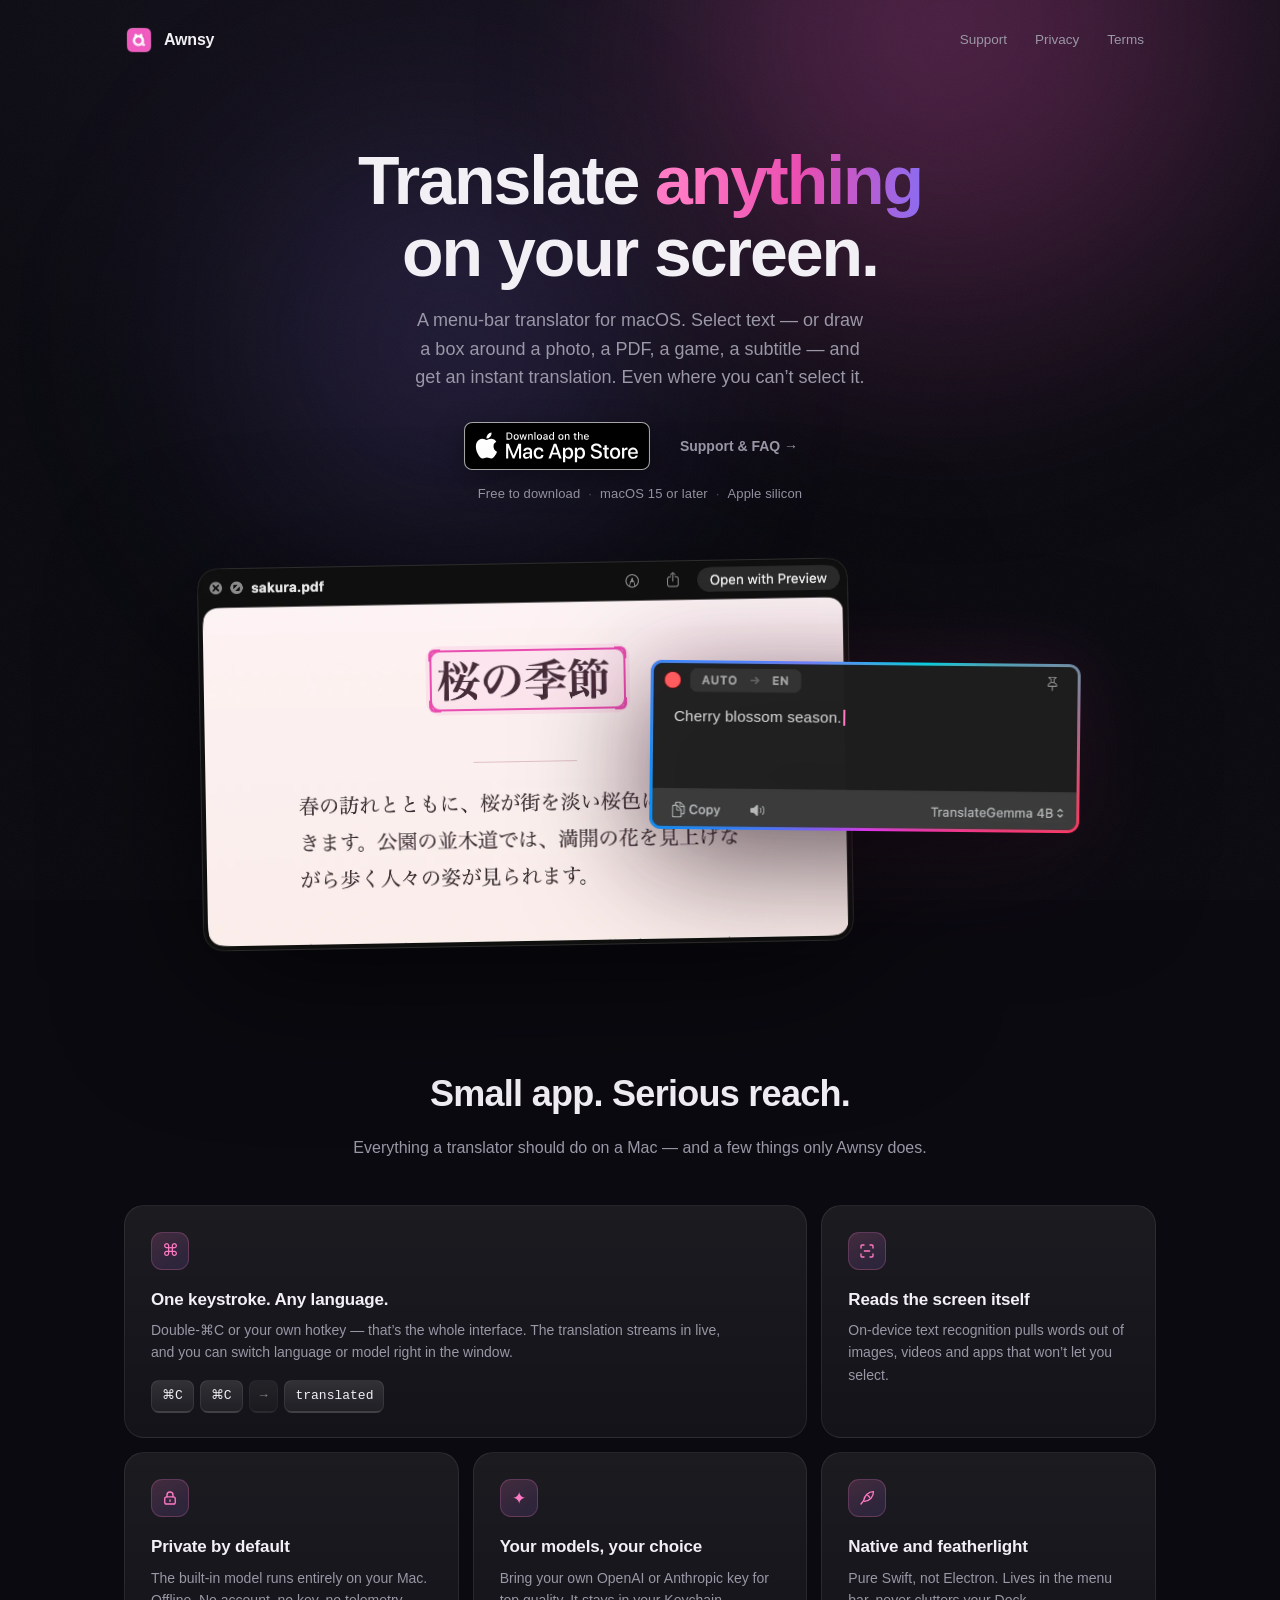
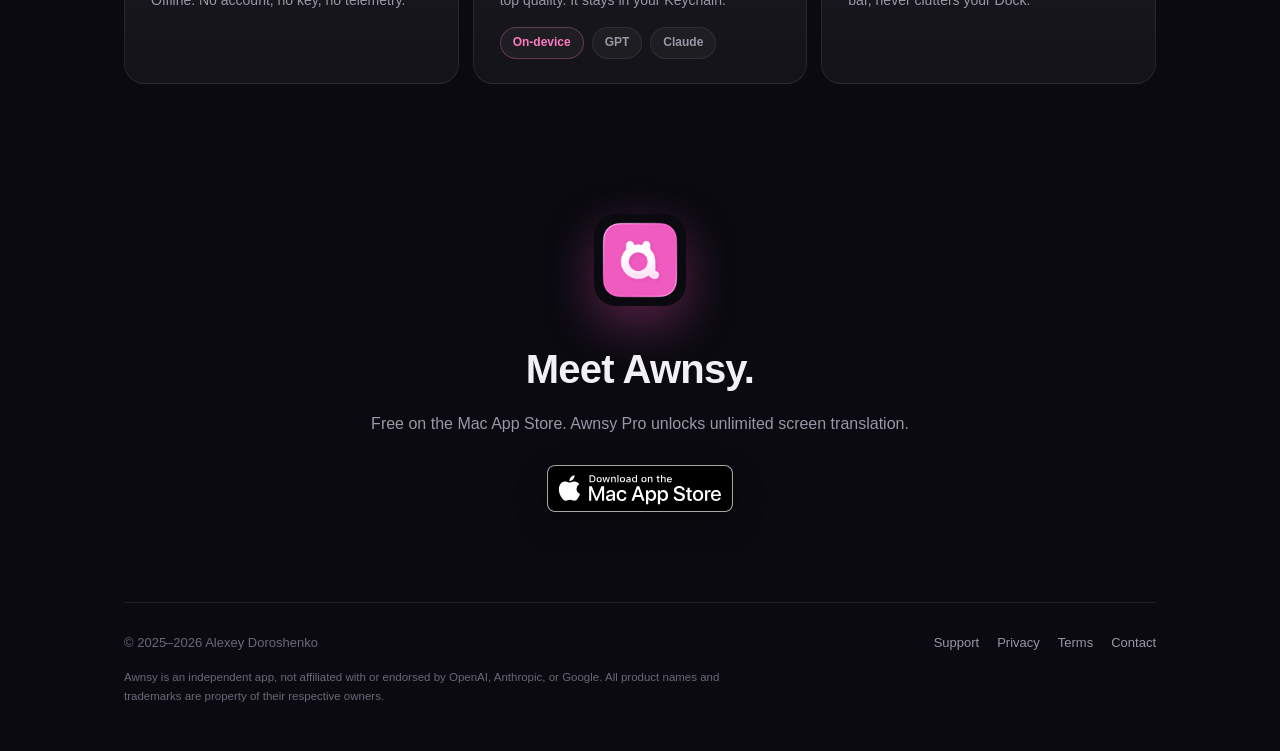
==== index.html @ f9d499ff "feat: launch-ready site — App Store badge, Pro and requirements FAQ" ====
<!doctype html>
<html lang="en">
<head>
<meta charset="utf-8">
<meta name="viewport" content="width=device-width, initial-scale=1">
<title>Awnsy — Translate anything on your Mac</title>
<meta name="description" content="A menu-bar translator for macOS. Select text or draw a box around anything on your screen and get an instant translation. Private on-device model, or bring your own key.">
<link rel="canonical" href="https://awnsy.com/">
<meta property="og:type" content="website">
<meta property="og:site_name" content="Awnsy">
<meta property="og:title" content="Awnsy — Translate anything on your Mac">
<meta property="og:description" content="Select text or draw a box around anything on your screen and get an instant translation. Private on-device model, or bring your own key.">
<meta property="og:url" content="https://awnsy.com/">
<meta property="og:image" content="https://awnsy.com/assets/og.jpg">
<meta name="twitter:card" content="summary_large_image">
<script type="application/ld+json">
{
  "@context": "https://schema.org",
  "@type": "SoftwareApplication",
  "name": "Awnsy",
  "operatingSystem": "macOS 15 or later (Apple silicon)",
  "applicationCategory": "UtilitiesApplication",
  "description": "A menu-bar translator for macOS. Select text or draw a box around anything on your screen and get an instant translation. Private on-device model, or bring your own key.",
  "url": "https://awnsy.com/",
  "image": "https://awnsy.com/assets/og.jpg",
  "offers": { "@type": "Offer", "price": "0", "priceCurrency": "USD" },
  "author": { "@type": "Person", "name": "Alexey Doroshenko" }
}
</script>
<link rel="icon" href="icon.png">
<link rel="stylesheet" href="assets/site.css">
<style>
  /* Landing-only presentation: hero, demo scene, bento grid, closing CTA.
     Everything shared (tokens, backdrop, nav, footer, reveal) lives in assets/site.css. */

  /* ---------- hero ---------- */
  .hero { text-align: center; padding: 64px 0 24px; }
  .hero h1 {
    font-size: clamp(38px, 6.4vw, 68px);
    line-height: 1.06; letter-spacing: -0.03em; font-weight: 800;
    text-wrap: balance;
    margin: 0 auto 18px; max-width: 14em;
  }
  .hero h1 .grad {
    background: linear-gradient(92deg, var(--pink) 10%, var(--pink-deep) 55%, var(--violet) 100%);
    -webkit-background-clip: text; background-clip: text; color: transparent;
  }
  .hero .sub {
    color: var(--muted); font-size: clamp(15px, 2vw, 18px);
    max-width: 36em; margin: 0 auto 30px; text-wrap: balance;
  }
  .cta-row { display: flex; gap: 12px; justify-content: center; align-items: center; flex-wrap: wrap; }
  /* Apple's official badge artwork (assets/mas-badge.svg) — per App Store marketing
     guidelines it is used as-is, only sized; the glow is on the wrapper. */
  .mas-badge {
    display: inline-block; line-height: 0; border-radius: 8px;
    box-shadow: 0 10px 30px rgba(0,0,0,.35);
    transition: transform .2s, box-shadow .2s;
  }
  .mas-badge img { width: 186px; height: auto; display: block; }
  .mas-badge:hover { transform: translateY(-1px); box-shadow: 0 14px 36px rgba(233,77,176,.25); }
  .cta-meta {
    color: var(--muted); font-size: 13px; margin: 14px 0 0; letter-spacing: .01em;
  }
  .cta-meta span + span::before { content: "·"; margin: 0 8px; opacity: .5; }
  .ghost {
    color: var(--muted); text-decoration: none; font-size: 14px; font-weight: 600;
    padding: 12px 18px; border-radius: 999px; transition: color .2s;
  }
  .ghost:hover { color: var(--ink); }

  /* ---------- demo scene ---------- */
  .scene {
    position: relative;
    margin: 58px auto 0;
    max-width: 880px;
    min-height: 380px;
  }
  /* source document — a real Quick Look screenshot of sakura.pdf; the selection marquee is
     overlaid on its headline in percent coordinates so it scales with the shot */
  .doc-shot {
    position: relative;
    margin-right: 26%;
    transform: rotate(-1deg);
    filter: drop-shadow(0 30px 70px rgba(0,0,0,.55));
  }
  .doc-shot img { display: block; width: 100%; height: auto; border-radius: 12px; }
  /* selection marquee around the headline */
  .marquee {
    position: absolute; left: 35.5%; top: 22.5%; width: 30%; height: 16%;
    border-radius: 10px;
    border: 2px solid var(--pink-deep);
    background: rgba(233,77,176,.07);
    box-shadow: 0 0 0 4px rgba(233,77,176,.10);
    animation: marquee-glow 3s ease-in-out infinite;
  }
  @keyframes marquee-glow {
    0%,100% { box-shadow: 0 0 0 4px rgba(233,77,176,.10) }
    50% { box-shadow: 0 0 22px 4px rgba(233,77,176,.22) }
  }
  .marquee i {
    position: absolute; width: 12px; height: 12px; border-color: var(--pink-deep); border-style: solid;
  }
  .marquee i:nth-child(1) { left: -3px; top: -3px; border-width: 3px 0 0 3px; border-top-left-radius: 6px; }
  .marquee i:nth-child(2) { right: -3px; top: -3px; border-width: 3px 3px 0 0; border-top-right-radius: 6px; }
  .marquee i:nth-child(3) { left: -3px; bottom: -3px; border-width: 0 0 3px 3px; border-bottom-left-radius: 6px; }
  .marquee i:nth-child(4) { right: -3px; bottom: -3px; border-width: 0 3px 3px 0; border-bottom-right-radius: 6px; }

  /* translation popup — a real screenshot of the app's window (text erased), with the
     translation typed over it. Sized with container units so the overlay scales with the shot. */
  .popup-shot {
    position: absolute; right: 0; top: 26%;
    width: min(58%, 430px);
    container-type: inline-size;
    transform: rotate(.6deg);
    filter: drop-shadow(0 30px 60px rgba(0,0,0,.6)) drop-shadow(0 0 34px rgba(233,77,176,.14));
  }
  .popup-shot img { display: block; width: 100%; height: auto; }
  .typed-overlay {
    position: absolute; left: 5.5%; right: 5.5%; top: 27%;
    color: #ddd; font-size: 3.55cqw; line-height: 1.42; letter-spacing: .01em;
    text-align: left;
  }
  .caret {
    display: inline-block; width: 2px; height: 1.05em; vertical-align: -0.14em;
    background: var(--pink); margin-left: 2px;
    animation: blink 1s steps(1) infinite;
  }
  @keyframes blink { 50% { opacity: 0 } }

  /* ---------- bento ---------- */
  .section { padding: 96px 0 20px; }
  .section h2 {
    font-size: clamp(26px, 3.6vw, 36px); letter-spacing: -0.02em; font-weight: 800;
    text-align: center; margin-bottom: 12px; text-wrap: balance;
  }
  .section .lead { text-align: center; color: var(--muted); max-width: 38em; margin: 0 auto 44px; }
  .bento {
    display: grid; gap: 14px;
    grid-template-columns: repeat(6, 1fr);
  }
  .card {
    grid-column: span 2;
    background: linear-gradient(180deg, var(--glass-strong), var(--glass));
    border: 1px solid var(--line);
    border-radius: var(--radius);
    padding: 26px 26px 24px;
    position: relative; overflow: hidden;
    transition: transform .25s ease, border-color .25s ease;
  }
  .card:hover { transform: translateY(-3px); border-color: rgba(255,122,196,.28); }
  .card.wide { grid-column: span 4; }
  .card h3 { font-size: 17px; font-weight: 700; letter-spacing: -0.01em; margin-bottom: 6px; }
  .card p { color: var(--muted); font-size: 14px; max-width: 42em; }
  .card .glyph {
    display: inline-flex; align-items: center; justify-content: center;
    width: 38px; height: 38px; border-radius: 11px; margin-bottom: 16px;
    background: linear-gradient(150deg, rgba(255,122,196,.18), rgba(139,108,240,.14));
    border: 1px solid rgba(255,122,196,.22);
    font-size: 17px; color: var(--pink);
  }
  .card .glyph svg { width: 18px; height: 18px; stroke: currentColor; fill: none; stroke-width: 1.8; stroke-linecap: round; stroke-linejoin: round; }
  /* keycaps */
  .keys { display: flex; gap: 6px; margin-top: 16px; }
  .key {
    font-family: ui-monospace, "SF Mono", Menlo, monospace;
    font-size: 13px; color: var(--ink);
    background: linear-gradient(180deg, rgba(255,255,255,.12), rgba(255,255,255,.05));
    border: 1px solid var(--line); border-bottom-width: 2px;
    border-radius: 8px; padding: 5px 10px;
  }
  .key.mut { opacity: .5; }
  .models-row { display: flex; gap: 8px; margin-top: 16px; flex-wrap: wrap; }
  .chip {
    font-size: 12px; font-weight: 600; color: var(--muted);
    border: 1px solid var(--line); border-radius: 999px; padding: 5px 12px;
    background: var(--glass);
  }
  .chip.hl { color: var(--pink); border-color: rgba(255,122,196,.3); }

  /* ---------- closing cta ---------- */
  .closing { text-align: center; padding: 110px 0 90px; }
  /* Direct child only — the badge's <img> inside .mas-badge must not inherit the icon styling. */
  .closing > img { width: 92px; height: 92px; border-radius: 22px; margin-bottom: 24px;
    box-shadow: 0 18px 50px rgba(233,77,176,.35); }
  .closing h2 { font-size: clamp(26px, 4vw, 40px); letter-spacing: -0.02em; font-weight: 800; margin-bottom: 10px; }
  .closing p { color: var(--muted); margin-bottom: 28px; }

  @media (prefers-reduced-motion: reduce) {
    .marquee, .caret { animation: none !important; }
    .card:hover, .mas-badge:hover { transform: none; }
  }

  @media (max-width: 720px) {
    .scene { min-height: 0; }
    .doc-shot { margin-right: 0; transform: none; }
    .popup-shot { position: relative; width: 100%; right: auto; top: auto; margin-top: -30px; transform: none; }
    .card, .card.wide { grid-column: span 6; }
  }
</style>
</head>
<body>
  <div class="aurora"></div>
  <div class="noise"></div>

  <div class="wrap">
    <nav aria-label="Main">
      <a class="brand" href="index.html"><img src="icon.png" alt="" width="30" height="30"><span>Awnsy</span></a>
      <div class="nav-links">
        <a href="support/index.html">Support</a>
        <a href="privacy/index.html">Privacy</a>
        <a href="terms/index.html">Terms</a>
      </div>
    </nav>

    <main>
    <header class="hero">
      <h1 class="up d1">Translate <span class="grad">anything</span> on&nbsp;your&nbsp;screen.</h1>
      <p class="sub up d2">A menu-bar translator for macOS. Select text — or draw a box around a photo, a PDF, a game, a subtitle — and get an instant translation. Even where you can’t select it.</p>
      <div class="cta-row up d3">
        <!-- APP_STORE_URL: replace the id below with the app's Apple ID
             (App Store Connect → App Information → Apple ID). Same link in the closing section. -->
        <a class="mas-badge" href="https://apps.apple.com/app/id0000000000"><img src="assets/mas-badge.svg" alt="Download on the Mac App Store" width="156" height="40"></a>
        <a class="ghost" href="support/index.html">Support &amp; FAQ →</a>
      </div>
      <p class="cta-meta up d3"><span>Free to download</span><span>macOS 15 or later</span><span>Apple silicon</span></p>

      <div class="scene up d4" aria-hidden="true">
        <div class="doc-shot">
          <img src="assets/source.webp" alt="" width="1252" height="736" decoding="async">
          <span class="marquee"><i></i><i></i><i></i><i></i></span>
        </div>
        <div class="popup-shot">
          <img src="assets/popup.webp" alt="" width="740" height="290" decoding="async">
          <div class="typed-overlay"><span id="typed"></span><span class="caret" id="caret"></span></div>
        </div>
      </div>
    </header>

    <section class="section">
      <h2>Small app. Serious reach.</h2>
      <p class="lead">Everything a translator should do on a Mac — and a few things only Awnsy does.</p>
      <div class="bento">
        <div class="card wide">
          <div class="glyph">⌘</div>
          <h3>One keystroke. Any language.</h3>
          <p>Double-⌘C or your own hotkey — that’s the whole interface. The translation streams in live, and you can switch language or model right in the window.</p>
          <div class="keys"><span class="key">⌘C</span><span class="key">⌘C</span><span class="key mut">→</span><span class="key">translated</span></div>
        </div>
        <div class="card">
          <div class="glyph"><svg viewBox="0 0 24 24" aria-hidden="true"><path d="M4 8V5.5A1.5 1.5 0 0 1 5.5 4H8M16 4h2.5A1.5 1.5 0 0 1 20 5.5V8M20 16v2.5a1.5 1.5 0 0 1-1.5 1.5H16M8 20H5.5A1.5 1.5 0 0 1 4 18.5V16M8.5 12h7"/></svg></div>
          <h3>Reads the screen itself</h3>
          <p>On-device text recognition pulls words out of images, videos and apps that won’t let you select.</p>
        </div>
        <div class="card">
          <div class="glyph"><svg viewBox="0 0 24 24" aria-hidden="true"><rect x="5" y="10.5" width="14" height="9.5" rx="2.5"/><path d="M8 10.5V8a4 4 0 0 1 8 0v2.5M12 14.5v1.8"/></svg></div>
          <h3>Private by default</h3>
          <p>The built-in model runs entirely on your Mac. Offline. No account, no key, no telemetry.</p>
        </div>
        <div class="card">
          <div class="glyph">✦</div>
          <h3>Your models, your choice</h3>
          <p>Bring your own OpenAI or Anthropic key for top quality. It stays in your Keychain.</p>
          <div class="models-row"><span class="chip hl">On-device</span><span class="chip">GPT</span><span class="chip">Claude</span></div>
        </div>
        <div class="card">
          <div class="glyph"><svg viewBox="0 0 24 24" aria-hidden="true"><path d="M20.5 3.5c-6.5 0-12 5.5-13 12L4 20"/><path d="M20.5 3.5c.5 6.5-5 12.5-12 12.9M13 8.5l2.5 2.5"/></svg></div>
          <h3>Native and featherlight</h3>
          <p>Pure Swift, not Electron. Lives in the menu bar, never clutters your Dock.</p>
        </div>
      </div>
    </section>

    <section class="closing">
      <img src="icon.png" alt="Awnsy app icon" width="92" height="92">
      <h2>Meet Awnsy.</h2>
      <p>Free on the Mac App Store. Awnsy Pro unlocks unlimited screen translation.</p>
      <div class="cta-row">
        <a class="mas-badge" href="https://apps.apple.com/app/id0000000000"><img src="assets/mas-badge.svg" alt="Download on the Mac App Store" width="156" height="40"></a>
      </div>
    </section>
    </main>

    <footer>
      <div class="foot-row">
        <span>© 2025–2026 Alexey Doroshenko</span>
        <span class="spacer"></span>
        <a href="support/index.html">Support</a>
        <a href="privacy/index.html">Privacy</a>
        <a href="terms/index.html">Terms</a>
        <a href="mailto:aidsoid+awnsy@gmail.com">Contact</a>
      </div>
      <p class="disclaimer">Awnsy is an independent app, not affiliated with or endorsed by OpenAI, Anthropic, or Google. All product names and trademarks are property of their respective owners.</p>
    </footer>
  </div>

  <script>
    // Types the demo translation into the popup once on load. Skipped (text shown
    // immediately) when the visitor prefers reduced motion.
    (function () {
      var text = "Cherry blossom season.";
      var el = document.getElementById("typed");
      var caret = document.getElementById("caret");
      if (matchMedia("(prefers-reduced-motion: reduce)").matches) {
        el.textContent = text; caret.remove(); return;
      }
      var i = 0;
      setTimeout(function tick() {
        el.textContent = text.slice(0, ++i);
        if (i < text.length) setTimeout(tick, 34 + Math.random() * 46);
        else setTimeout(function () { caret.style.display = "none"; }, 1800);
      }, 900);
    })();
  </script>
</body>
</html>
---- assets/site.css ----
/* Awnsy site — the one home for the shared design system.
   Tokens, backdrop (aurora + noise), chrome (nav, footer), reveal animation,
   and the prose styles used by the text pages. Page-specific presentation
   (the landing's hero, demo scene and bento grid) lives in that page alone. */

:root {
  --bg: #0a0a10;
  --bg-soft: #101018;
  --ink: #f2f0f5;
  --muted: #9a97a6;
  --faint: #6b6878;
  --line: rgba(255,255,255,.08);
  --glass: rgba(255,255,255,.04);
  --glass-strong: rgba(255,255,255,.07);
  --pink: #ff7ac4;
  --pink-deep: #e94db0;
  --violet: #8b6cf0;
  --radius: 20px;
}
* { box-sizing: border-box; margin: 0; padding: 0; }
html { scroll-behavior: smooth; }
body {
  background: var(--bg);
  color: var(--ink);
  font-family: -apple-system, BlinkMacSystemFont, "SF Pro Display", "SF Pro Text", "Helvetica Neue", "Segoe UI", Arial, sans-serif;
  line-height: 1.6;
  -webkit-font-smoothing: antialiased;
  overflow-x: hidden;
}
::selection { background: rgba(233,77,176,.35); }
:focus-visible { outline: 2px solid var(--pink); outline-offset: 3px; border-radius: 6px; }

/* ---------- aurora backdrop ---------- */
.aurora {
  position: fixed; inset: 0; z-index: -2; overflow: hidden;
  background: radial-gradient(120% 90% at 50% 0%, #16121f 0%, var(--bg) 60%);
}
.aurora::before, .aurora::after {
  content: ""; position: absolute; border-radius: 50%; filter: blur(90px);
  will-change: transform;
}
.aurora::before {
  width: 60vw; height: 60vw; max-width: 820px; max-height: 820px;
  left: 50%; top: -22vw;
  background: radial-gradient(circle at 40% 40%, rgba(233,77,176,.34), rgba(233,77,176,0) 65%);
  animation: drift1 26s ease-in-out infinite alternate;
}
.aurora::after {
  width: 46vw; height: 46vw; max-width: 640px; max-height: 640px;
  left: 8%; top: 8vw;
  background: radial-gradient(circle at 60% 40%, rgba(139,108,240,.22), rgba(139,108,240,0) 65%);
  animation: drift2 32s ease-in-out infinite alternate;
}
@keyframes drift1 { from { transform: translate(-60%, 0) } to { transform: translate(-40%, 6%) } }
@keyframes drift2 { from { transform: translate(0, 0) } to { transform: translate(14%, -6%) } }

/* fine noise for texture */
.noise {
  position: fixed; inset: 0; z-index: -1; pointer-events: none; opacity: .5;
  background-image: url("data:image/svg+xml,%3Csvg xmlns='http://www.w3.org/2000/svg' width='160' height='160'%3E%3Cfilter id='n'%3E%3CfeTurbulence type='fractalNoise' baseFrequency='0.9' numOctaves='2' stitchTiles='stitch'/%3E%3CfeColorMatrix type='matrix' values='0 0 0 0 1 0 0 0 0 1 0 0 0 0 1 0 0 0 0.05 0'/%3E%3C/filter%3E%3Crect width='100%25' height='100%25' filter='url(%23n)'/%3E%3C/svg%3E");
}

.wrap { max-width: 1080px; margin: 0 auto; padding: 0 24px; }

/* ---------- nav ---------- */
nav {
  display: flex; align-items: center; gap: 10px;
  padding: 22px 0;
}
.brand { display: flex; align-items: center; gap: 10px; text-decoration: none; color: var(--ink); }
.brand img { width: 30px; height: 30px; border-radius: 8px; }
.brand span { font-weight: 700; font-size: 16px; letter-spacing: -0.2px; }
.nav-links { margin-left: auto; display: flex; gap: 4px; }
.nav-links a {
  color: var(--muted); text-decoration: none; font-size: 13.5px; font-weight: 500;
  padding: 7px 12px; border-radius: 9px; transition: color .2s, background .2s;
}
.nav-links a:hover { color: var(--ink); background: var(--glass-strong); }
.nav-links a[aria-current="page"] { color: var(--ink); background: var(--glass); }

/* ---------- footer ---------- */
footer {
  border-top: 1px solid var(--line);
  padding: 30px 0 46px;
  color: var(--faint); font-size: 13px;
}
.foot-row { display: flex; gap: 18px; align-items: center; flex-wrap: wrap; }
.foot-row a { color: var(--muted); text-decoration: none; }
.foot-row a:hover { color: var(--ink); }
.foot-row .spacer { margin-left: auto; }
.disclaimer { margin-top: 14px; font-size: 11.5px; color: var(--faint); max-width: 52em; }

/* ---------- prose (text pages) ---------- */
.prose { max-width: 700px; margin: 0 auto; padding: 42px 0 70px; }
.prose h1 {
  font-size: clamp(30px, 4.4vw, 42px);
  letter-spacing: -0.02em; font-weight: 800; line-height: 1.12;
  margin: 6px 0 8px; text-wrap: balance;
}
.prose .eff { color: var(--faint); font-size: 14px; margin-bottom: 30px; }
.prose .lead { font-size: 16.5px; }
.prose h2 {
  font-size: 18px; font-weight: 700; letter-spacing: -0.01em;
  margin: 36px 0 10px; padding-top: 24px; border-top: 1px solid var(--line);
}
.prose p, .prose li, .prose dd { color: var(--muted); font-size: 15px; }
.prose p { margin: 10px 0; }
.prose strong { color: var(--ink); font-weight: 600; }
.prose em { color: var(--ink); }
.prose a { color: var(--pink); text-decoration: none; border-bottom: 1px solid rgba(255,122,196,.3); transition: border-color .2s; }
.prose a:hover { border-color: var(--pink); }
.prose ul { padding-left: 20px; margin: 10px 0; }
.prose li { margin: 7px 0; }
.prose dt { color: var(--ink); font-weight: 650; margin-top: 18px; }
.prose dd { margin: 4px 0 0; }

/* glass callout, e.g. the support contact card */
.note-card {
  background: linear-gradient(180deg, var(--glass-strong), var(--glass));
  border: 1px solid var(--line);
  border-radius: 16px;
  padding: 18px 22px;
  margin: 20px 0 8px;
}
.note-card a { font-weight: 700; font-size: 17px; border-bottom: none; }
.note-card p { font-size: 13.5px; color: var(--faint); margin: 6px 0 0; }

/* reveal-on-load */
.up { opacity: 0; transform: translateY(14px); animation: rise .7s cubic-bezier(.2,.7,.3,1) forwards; }
.d1 { animation-delay: .05s } .d2 { animation-delay: .15s } .d3 { animation-delay: .25s } .d4 { animation-delay: .4s }
@keyframes rise { to { opacity: 1; transform: none } }

@media (prefers-reduced-motion: reduce) {
  .aurora::before, .aurora::after { animation: none !important; }
  .up { animation: none; opacity: 1; transform: none; }
}
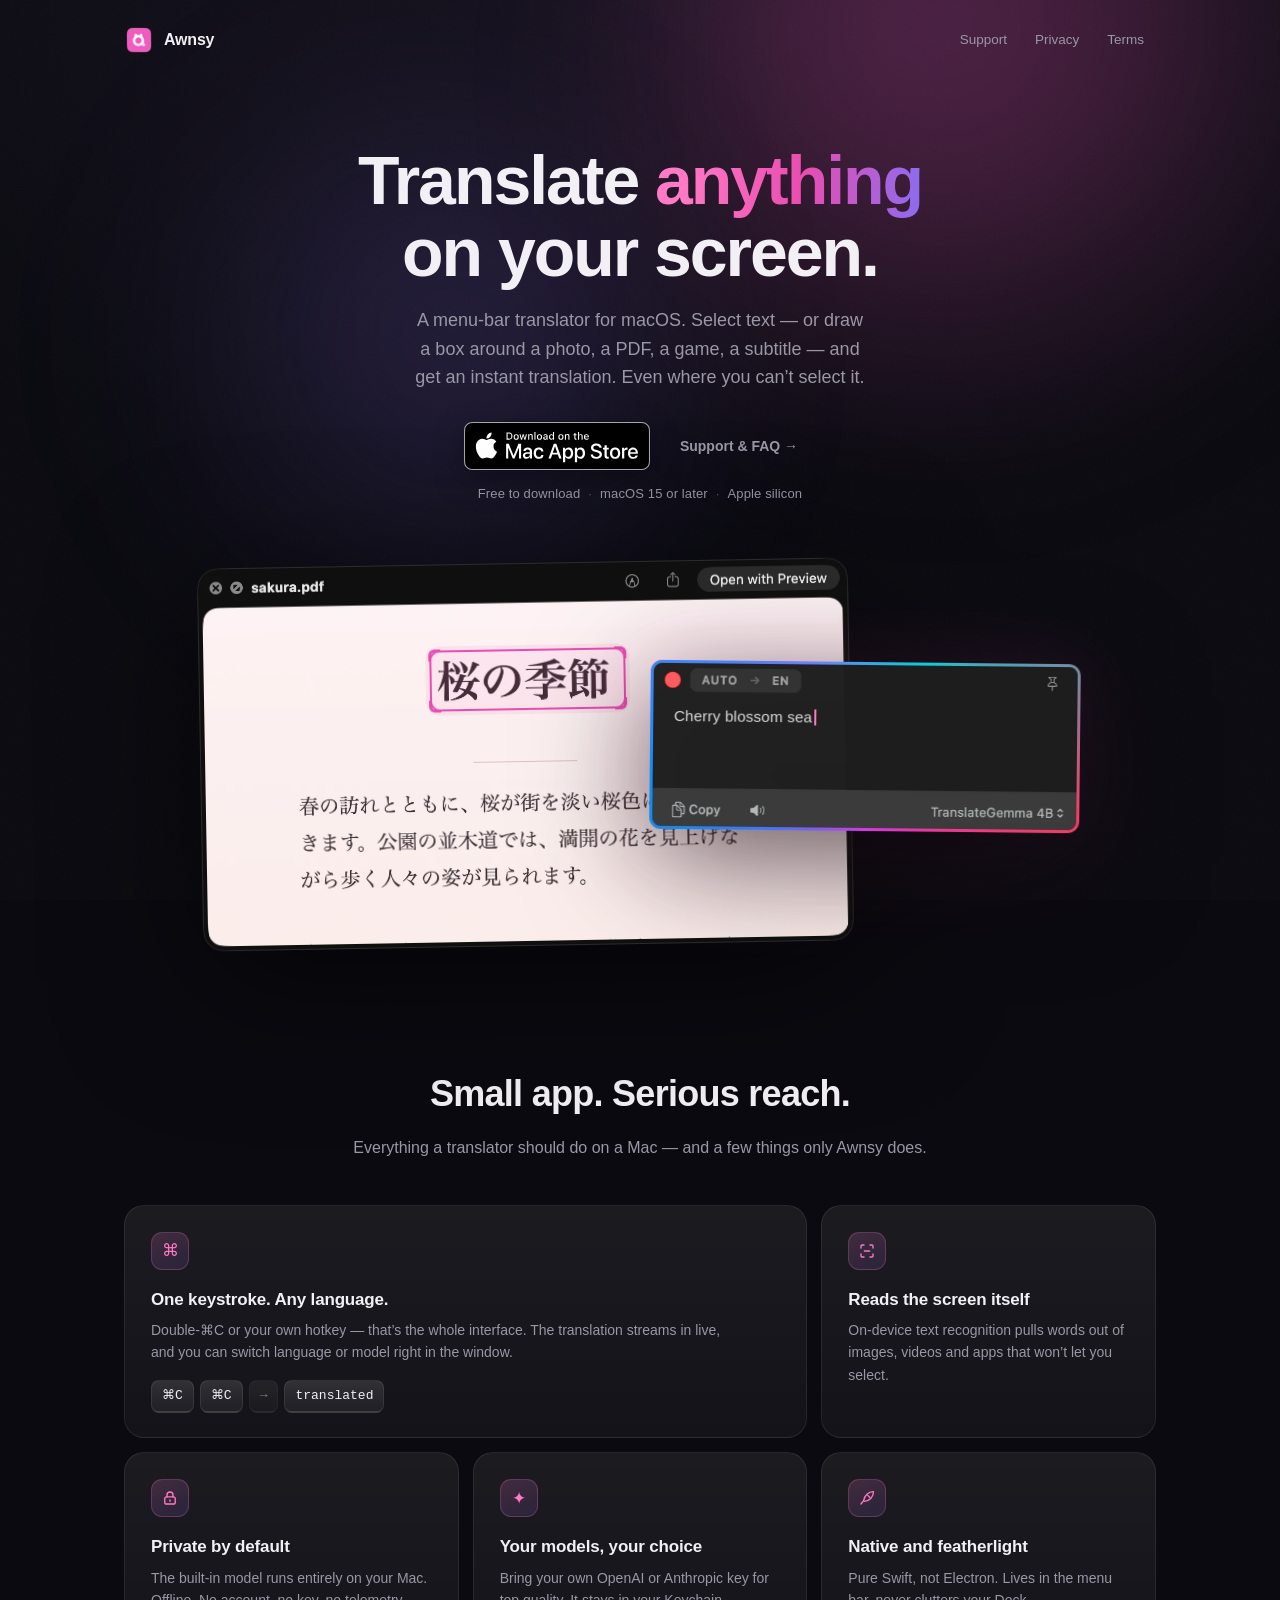
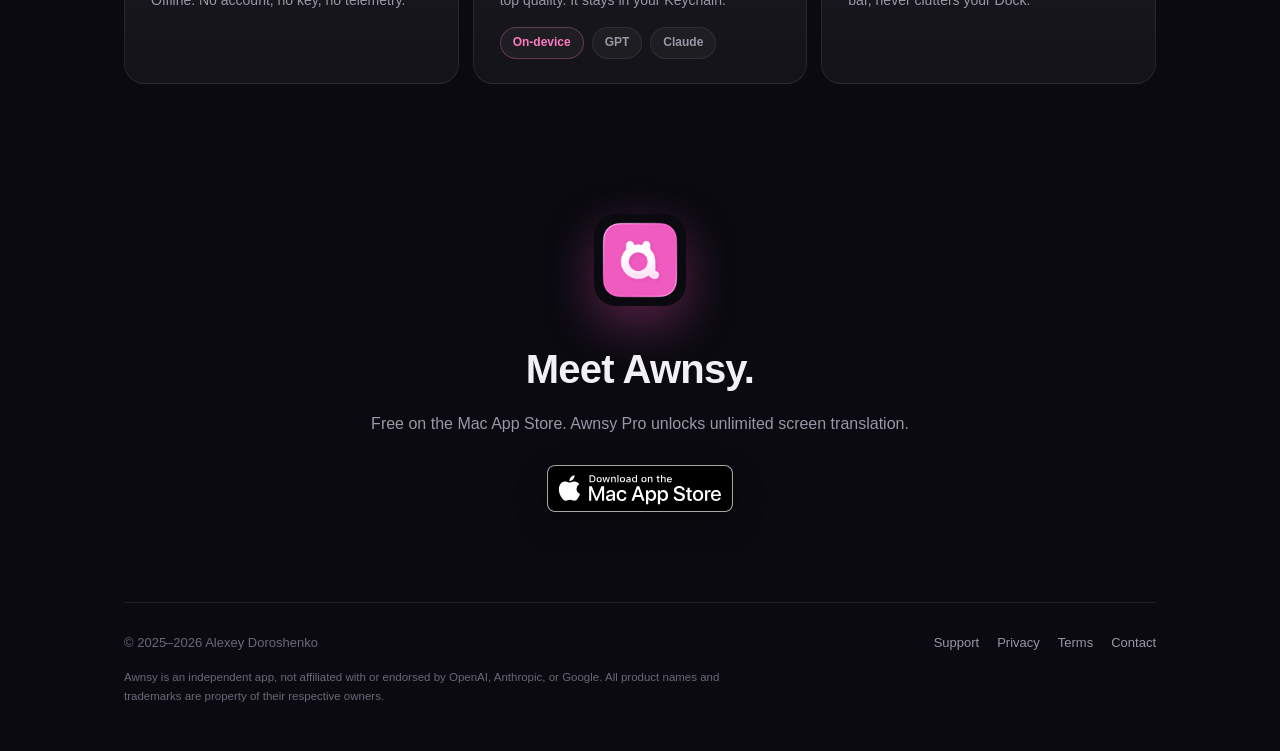
==== commit 5df04bff: "fix: point the App Store links at the real app id The placeholder id0000000000 stood in the badge an" ====
--- a/index.html
+++ b/index.html
@@ -220,7 +220,7 @@
       <div class="cta-row up d3">
         <!-- APP_STORE_URL: replace the id below with the app's Apple ID
              (App Store Connect → App Information → Apple ID). Same link in the closing section. -->
-        <a class="mas-badge" href="https://apps.apple.com/app/id0000000000"><img src="assets/mas-badge.svg" alt="Download on the Mac App Store" width="156" height="40"></a>
+        <a class="mas-badge" href="https://apps.apple.com/app/id6805945103"><img src="assets/mas-badge.svg" alt="Download on the Mac App Store" width="156" height="40"></a>
         <a class="ghost" href="support/index.html">Support &amp; FAQ →</a>
       </div>
       <p class="cta-meta up d3"><span>Free to download</span><span>macOS 15 or later</span><span>Apple silicon</span></p>
@@ -276,7 +276,7 @@
       <h2>Meet Awnsy.</h2>
       <p>Free on the Mac App Store. Awnsy Pro unlocks unlimited screen translation.</p>
       <div class="cta-row">
-        <a class="mas-badge" href="https://apps.apple.com/app/id0000000000"><img src="assets/mas-badge.svg" alt="Download on the Mac App Store" width="156" height="40"></a>
+        <a class="mas-badge" href="https://apps.apple.com/app/id6805945103"><img src="assets/mas-badge.svg" alt="Download on the Mac App Store" width="156" height="40"></a>
       </div>
     </section>
     </main>
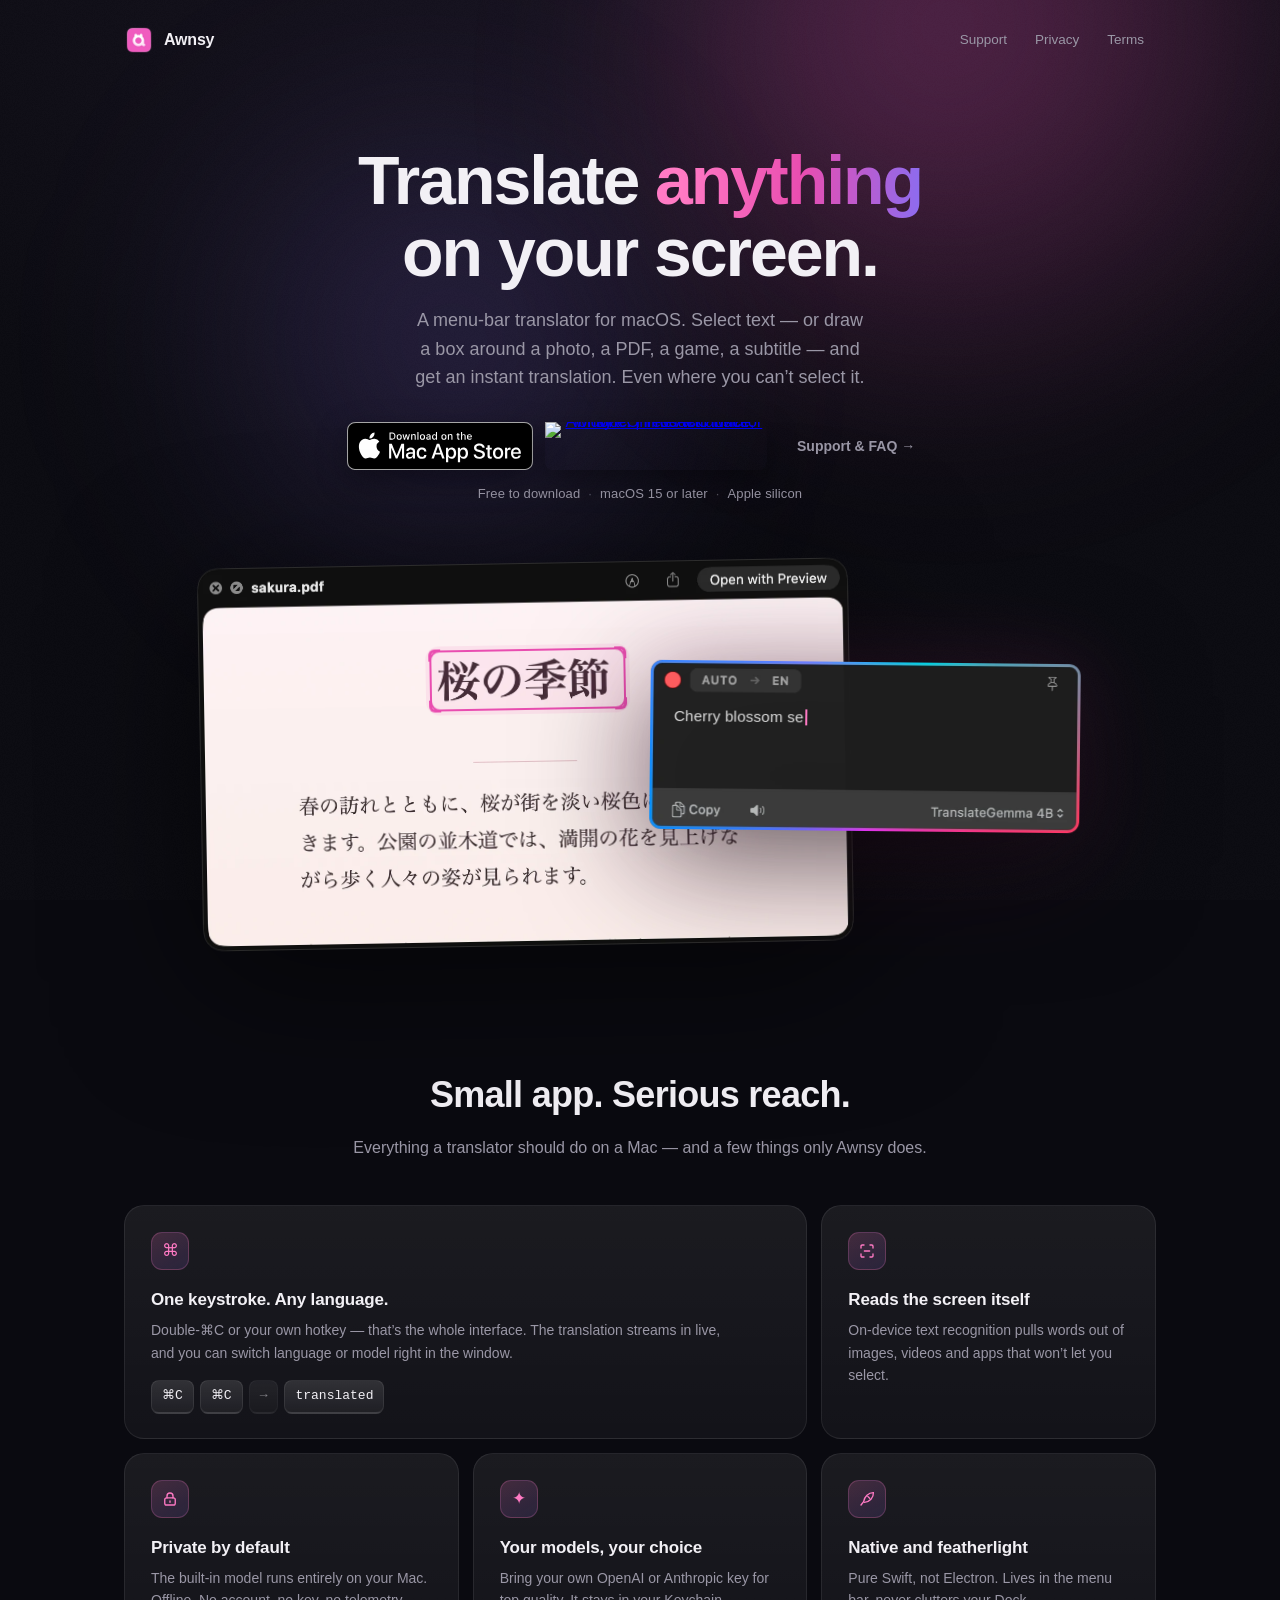
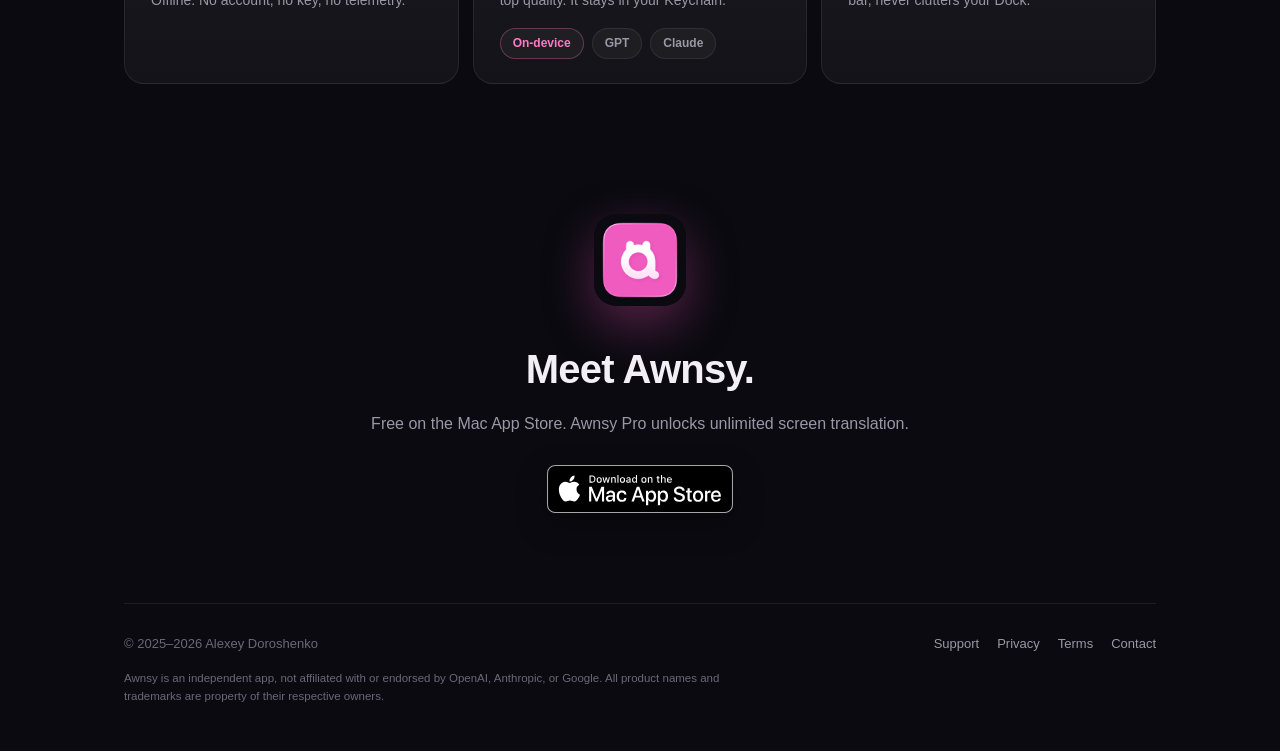
==== commit 7177add3: "feat: add the Product Hunt badge next to the App Store badge Visitors arriving from the launch see i" ====
--- a/index.html
+++ b/index.html
@@ -59,6 +59,15 @@
   }
   .mas-badge img { width: 186px; height: auto; display: block; }
   .mas-badge:hover { transform: translateY(-1px); box-shadow: 0 14px 36px rgba(233,77,176,.25); }
+  /* Product Hunt's own "featured" badge, sized to the App Store badge's height so the two read
+     as one row; same lift on hover. */
+  .ph-badge {
+    display: inline-block; line-height: 0; border-radius: 8px;
+    box-shadow: 0 10px 30px rgba(0,0,0,.35);
+    transition: transform .2s, box-shadow .2s;
+  }
+  .ph-badge img { height: 48px; width: auto; display: block; }
+  .ph-badge:hover { transform: translateY(-1px); box-shadow: 0 14px 36px rgba(233,77,176,.25); }
   .cta-meta {
     color: var(--muted); font-size: 13px; margin: 14px 0 0; letter-spacing: .01em;
   }
@@ -188,7 +197,7 @@
 
   @media (prefers-reduced-motion: reduce) {
     .marquee, .caret { animation: none !important; }
-    .card:hover, .mas-badge:hover { transform: none; }
+    .card:hover, .mas-badge:hover, .ph-badge:hover { transform: none; }
   }
 
   @media (max-width: 720px) {
@@ -221,6 +230,7 @@
         <!-- APP_STORE_URL: replace the id below with the app's Apple ID
              (App Store Connect → App Information → Apple ID). Same link in the closing section. -->
         <a class="mas-badge" href="https://apps.apple.com/app/id6805945103"><img src="assets/mas-badge.svg" alt="Download on the Mac App Store" width="156" height="40"></a>
+        <a class="ph-badge" href="https://www.producthunt.com/products/awnsy?embed=true&amp;utm_source=badge-featured&amp;utm_medium=badge&amp;utm_campaign=badge-awnsy" target="_blank" rel="noopener noreferrer"><img alt="Awnsy - Offline AI translator for Mac. Press ⌘C twice, done. | Product Hunt" width="250" height="54" src="https://api.producthunt.com/widgets/embed-image/v1/featured.svg?post_id=1253967&amp;theme=dark&amp;t=1789891845618"></a>
         <a class="ghost" href="support/index.html">Support &amp; FAQ →</a>
       </div>
       <p class="cta-meta up d3"><span>Free to download</span><span>macOS 15 or later</span><span>Apple silicon</span></p>
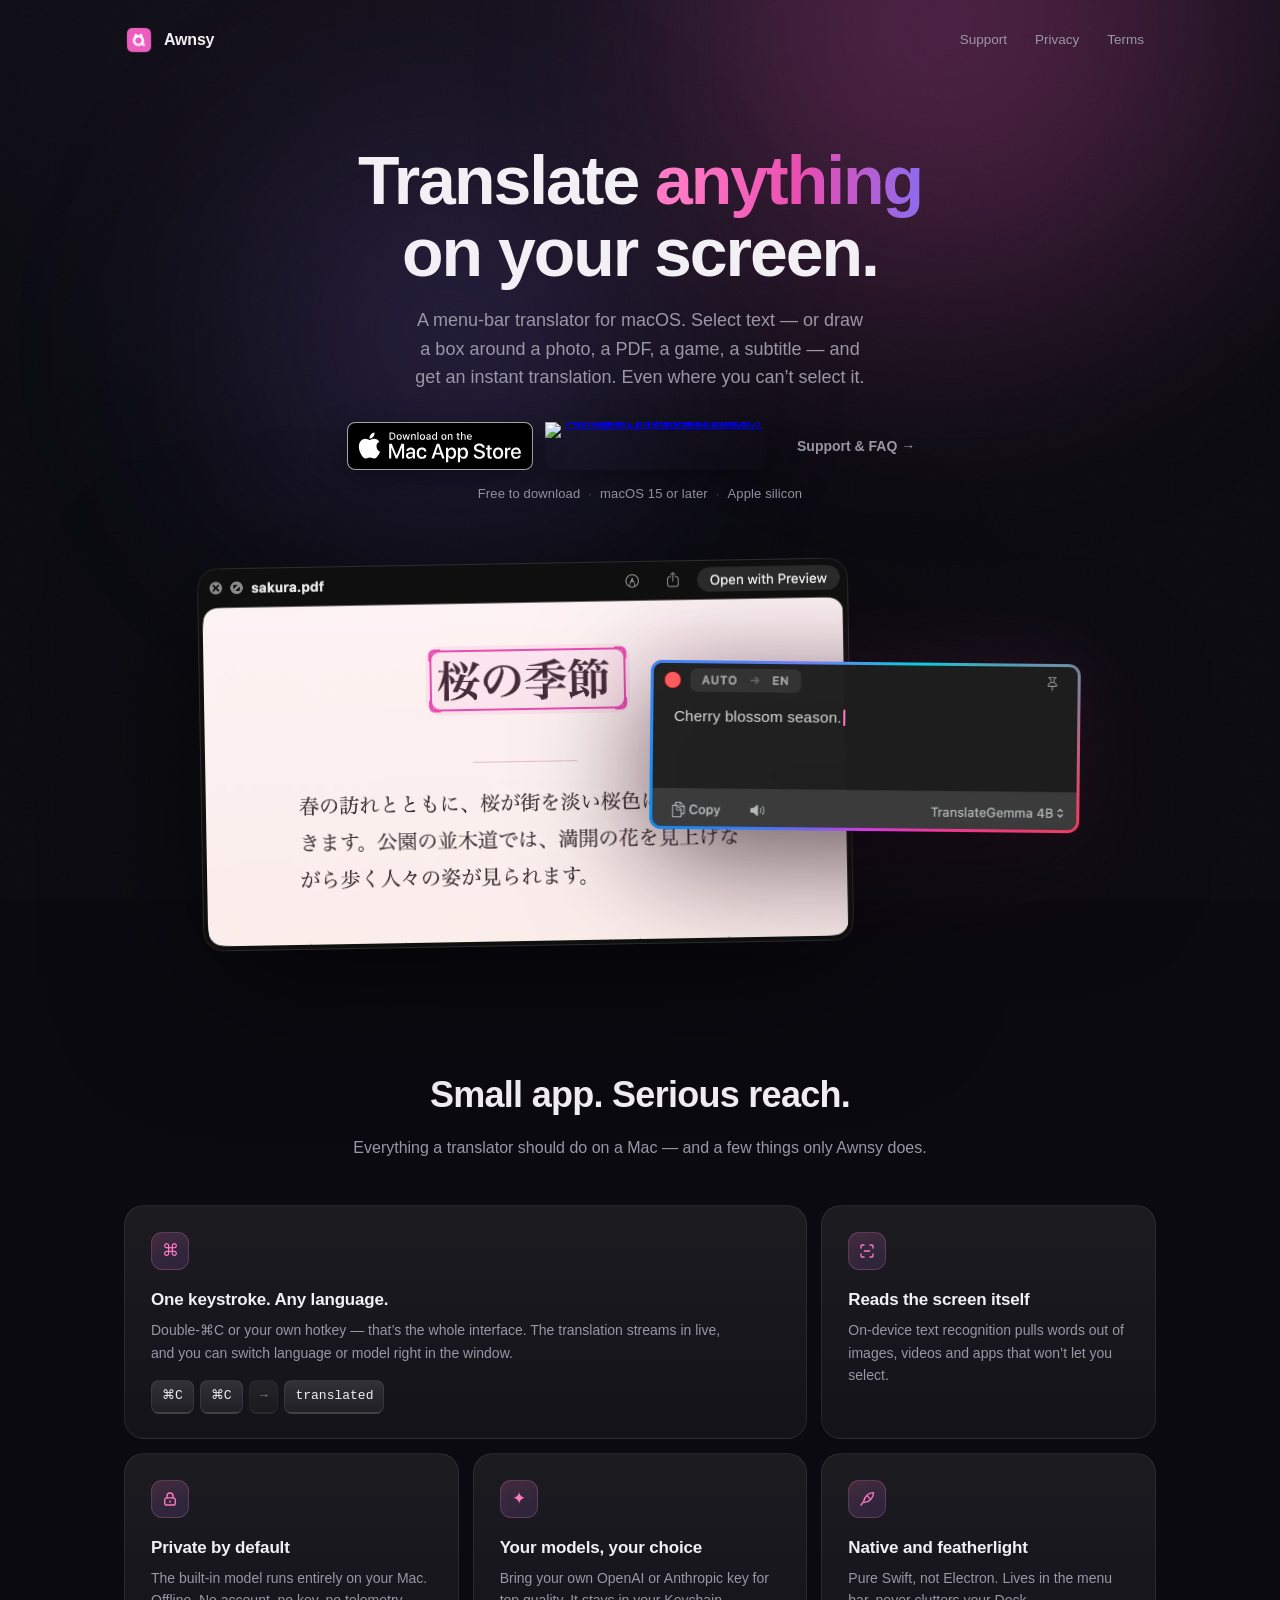
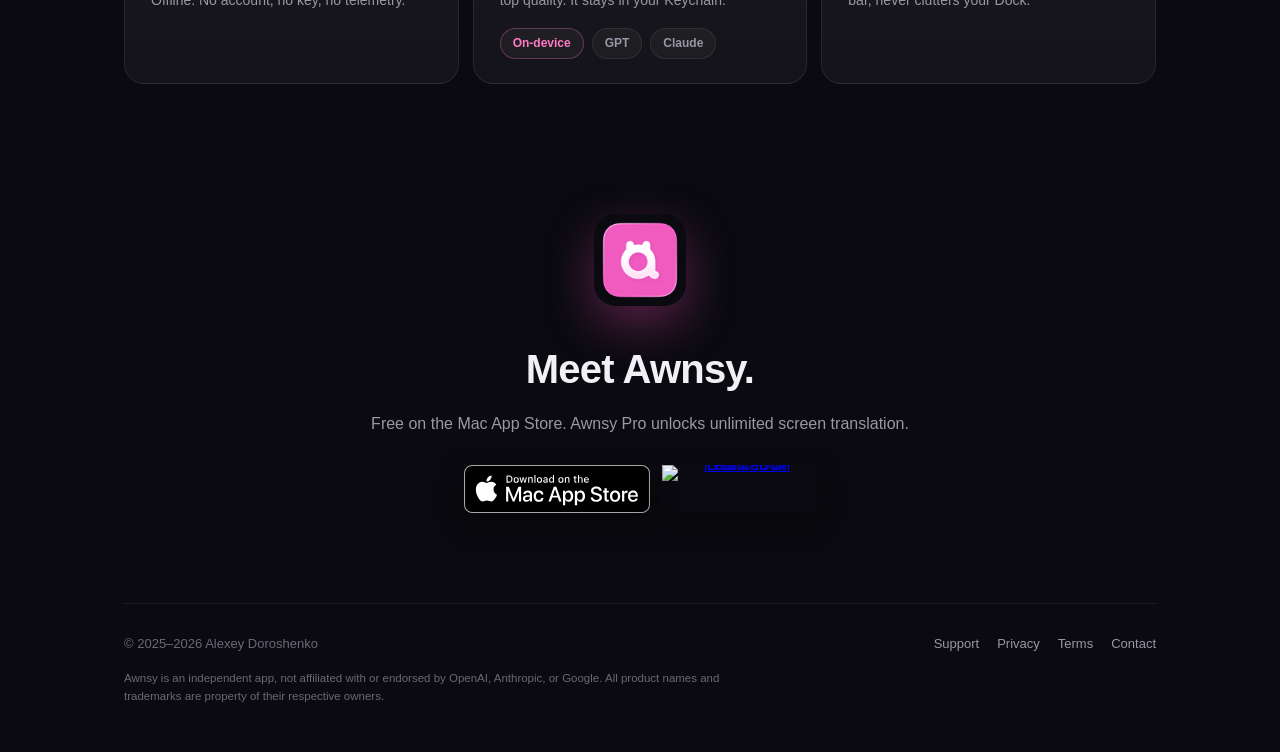
==== commit 495dfb11: "feat: add the LaunchBuff badge to the closing section Sits next to the App Store badge at the end of" ====
--- a/index.html
+++ b/index.html
@@ -59,15 +59,15 @@
   }
   .mas-badge img { width: 186px; height: auto; display: block; }
   .mas-badge:hover { transform: translateY(-1px); box-shadow: 0 14px 36px rgba(233,77,176,.25); }
-  /* Product Hunt's own "featured" badge, sized to the App Store badge's height so the two read
-     as one row; same lift on hover. */
-  .ph-badge {
+  /* "Featured on" badges from launch sites (Product Hunt, LaunchBuff), sized to the App Store
+     badge's height so they read as one row with it; same lift on hover. */
+  .featured-badge {
     display: inline-block; line-height: 0; border-radius: 8px;
     box-shadow: 0 10px 30px rgba(0,0,0,.35);
     transition: transform .2s, box-shadow .2s;
   }
-  .ph-badge img { height: 48px; width: auto; display: block; }
-  .ph-badge:hover { transform: translateY(-1px); box-shadow: 0 14px 36px rgba(233,77,176,.25); }
+  .featured-badge img { height: 48px; width: auto; display: block; }
+  .featured-badge:hover { transform: translateY(-1px); box-shadow: 0 14px 36px rgba(233,77,176,.25); }
   .cta-meta {
     color: var(--muted); font-size: 13px; margin: 14px 0 0; letter-spacing: .01em;
   }
@@ -197,7 +197,7 @@
 
   @media (prefers-reduced-motion: reduce) {
     .marquee, .caret { animation: none !important; }
-    .card:hover, .mas-badge:hover, .ph-badge:hover { transform: none; }
+    .card:hover, .mas-badge:hover, .featured-badge:hover { transform: none; }
   }
 
   @media (max-width: 720px) {
@@ -230,7 +230,7 @@
         <!-- APP_STORE_URL: replace the id below with the app's Apple ID
              (App Store Connect → App Information → Apple ID). Same link in the closing section. -->
         <a class="mas-badge" href="https://apps.apple.com/app/id6805945103"><img src="assets/mas-badge.svg" alt="Download on the Mac App Store" width="156" height="40"></a>
-        <a class="ph-badge" href="https://www.producthunt.com/products/awnsy?embed=true&amp;utm_source=badge-featured&amp;utm_medium=badge&amp;utm_campaign=badge-awnsy" target="_blank" rel="noopener noreferrer"><img alt="Awnsy - Offline AI translator for Mac. Press ⌘C twice, done. | Product Hunt" width="250" height="54" src="https://api.producthunt.com/widgets/embed-image/v1/featured.svg?post_id=1253967&amp;theme=dark&amp;t=1789891845618"></a>
+        <a class="featured-badge" href="https://www.producthunt.com/products/awnsy?embed=true&amp;utm_source=badge-featured&amp;utm_medium=badge&amp;utm_campaign=badge-awnsy" target="_blank" rel="noopener noreferrer"><img alt="Awnsy - Offline AI translator for Mac. Press ⌘C twice, done. | Product Hunt" width="250" height="54" src="https://api.producthunt.com/widgets/embed-image/v1/featured.svg?post_id=1253967&amp;theme=dark&amp;t=1789891845618"></a>
         <a class="ghost" href="support/index.html">Support &amp; FAQ →</a>
       </div>
       <p class="cta-meta up d3"><span>Free to download</span><span>macOS 15 or later</span><span>Apple silicon</span></p>
@@ -287,6 +287,7 @@
       <p>Free on the Mac App Store. Awnsy Pro unlocks unlimited screen translation.</p>
       <div class="cta-row">
         <a class="mas-badge" href="https://apps.apple.com/app/id6805945103"><img src="assets/mas-badge.svg" alt="Download on the Mac App Store" width="156" height="40"></a>
+        <a class="featured-badge" href="https://launchbuff.com/products/awnsy-9d69ex" target="_blank" rel="noopener noreferrer" title="Featured on LaunchBuff"><img src="https://launchbuff.com/badge-featured-dark.svg" alt="Featured on LaunchBuff" width="256" height="80"></a>
       </div>
     </section>
     </main>
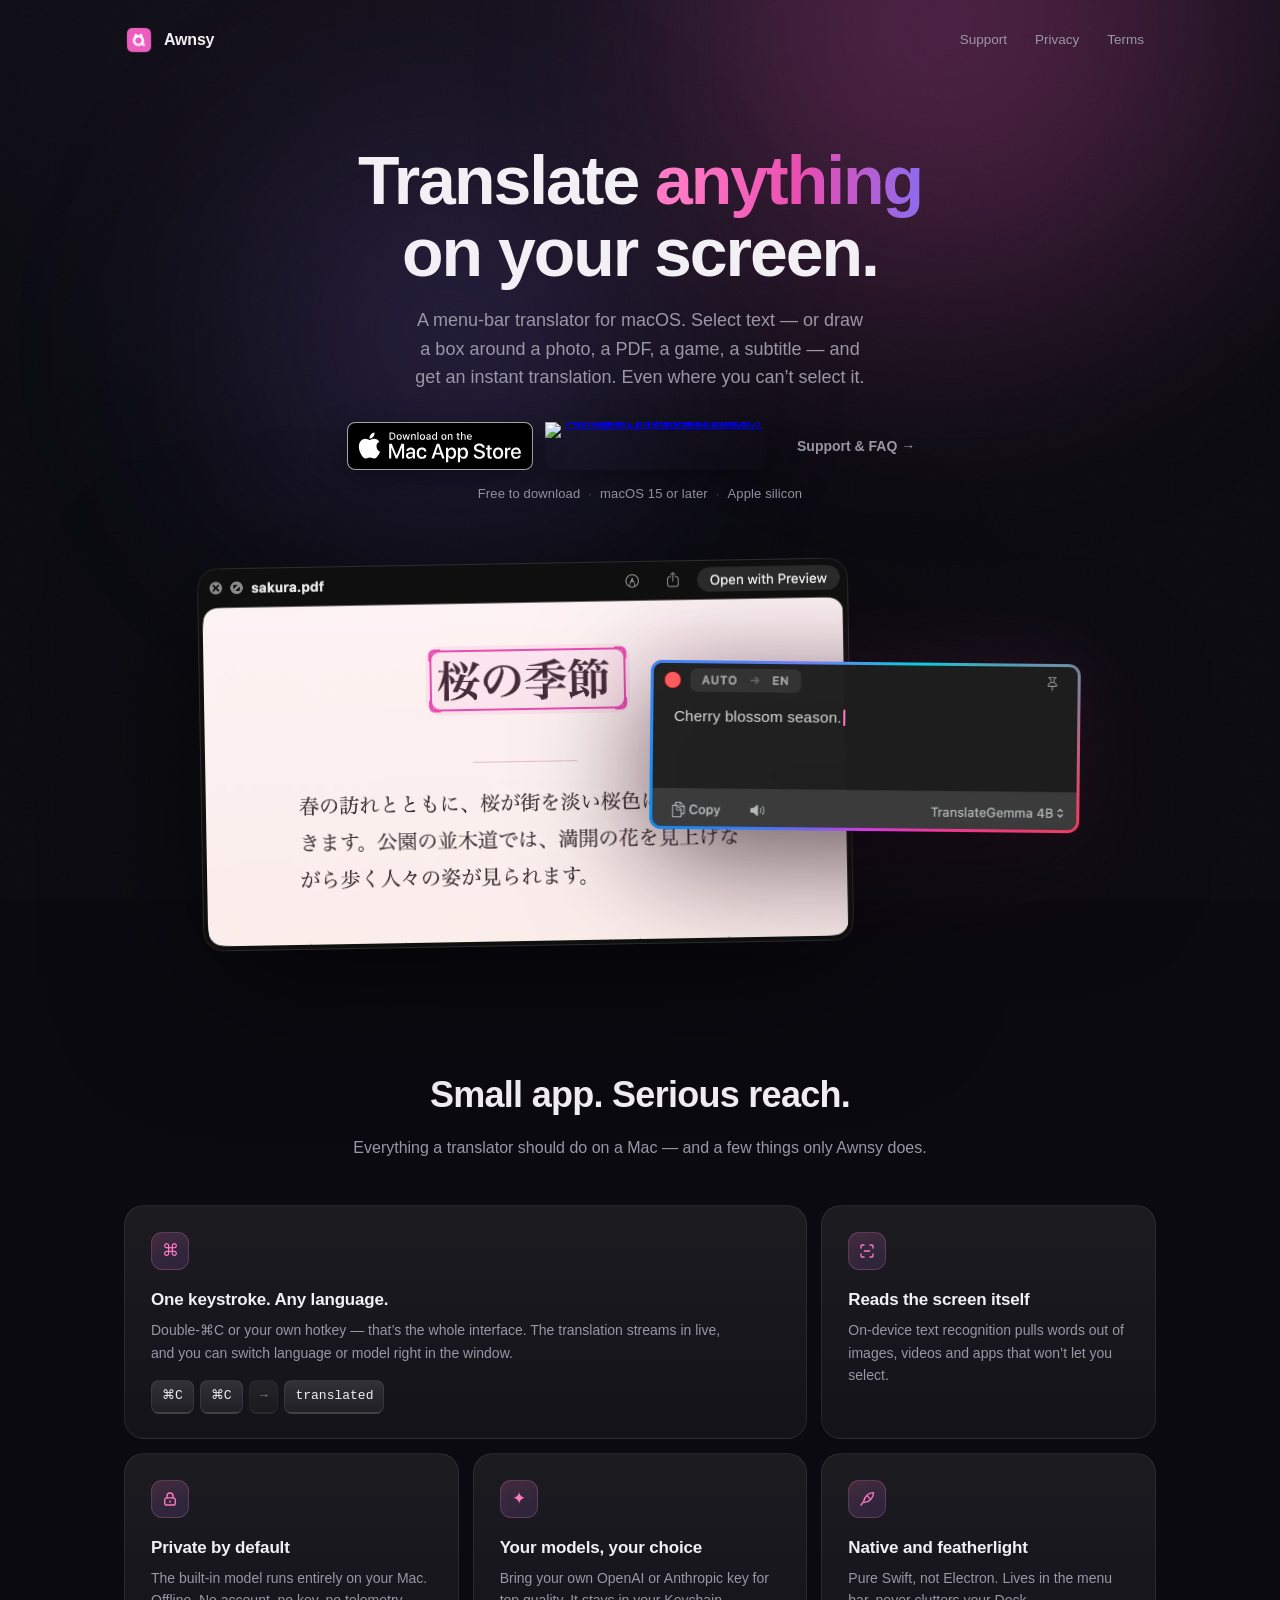
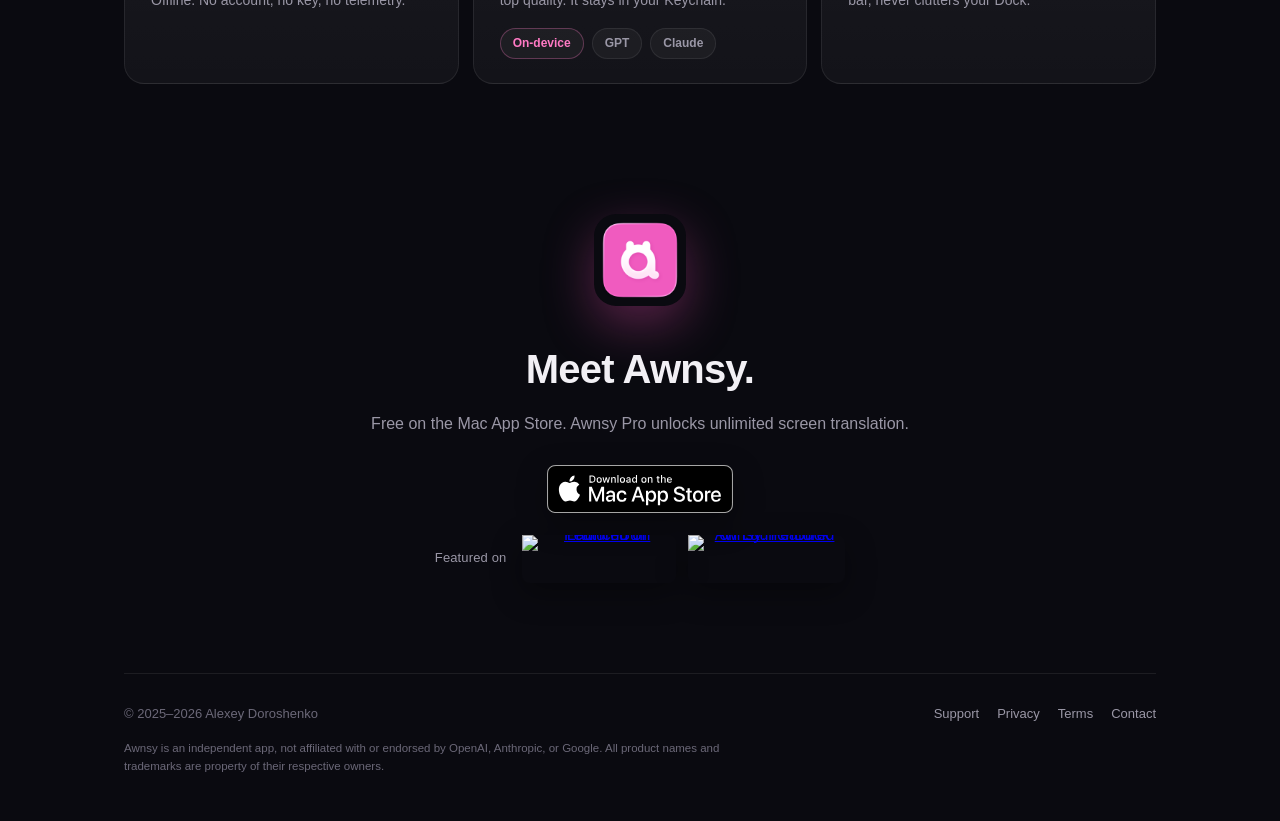
==== commit e27ee9be: "feat: group the launch-site badges under the App Store button A third badge made the closing row cro" ====
--- a/index.html
+++ b/index.html
@@ -68,6 +68,13 @@
   }
   .featured-badge img { height: 48px; width: auto; display: block; }
   .featured-badge:hover { transform: translateY(-1px); box-shadow: 0 14px 36px rgba(233,77,176,.25); }
+  /* The launch-site badges together, under the App Store button rather than beside it, so the
+     button stays the one action and the badges read as a credits line. */
+  .featured-row {
+    display: flex; gap: 12px; justify-content: center; align-items: center; flex-wrap: wrap;
+    margin-top: 22px;
+  }
+  .featured-row .label { color: var(--muted); font-size: 13px; letter-spacing: .01em; margin-right: 4px; }
   .cta-meta {
     color: var(--muted); font-size: 13px; margin: 14px 0 0; letter-spacing: .01em;
   }
@@ -287,7 +294,11 @@
       <p>Free on the Mac App Store. Awnsy Pro unlocks unlimited screen translation.</p>
       <div class="cta-row">
         <a class="mas-badge" href="https://apps.apple.com/app/id6805945103"><img src="assets/mas-badge.svg" alt="Download on the Mac App Store" width="156" height="40"></a>
+      </div>
+      <div class="featured-row">
+        <span class="label">Featured on</span>
         <a class="featured-badge" href="https://launchbuff.com/products/awnsy-9d69ex" target="_blank" rel="noopener noreferrer" title="Featured on LaunchBuff"><img src="https://launchbuff.com/badge-featured-dark.svg" alt="Featured on LaunchBuff" width="256" height="80"></a>
+        <a class="featured-badge" href="https://launchbuck.com/p/awnsy" target="_blank" rel="noopener noreferrer" title="Featured on LaunchBuck"><img src="https://launchbuck.com/badges/card-dark.png" alt="Awnsy: Featured on LaunchBuck" width="190" height="58"></a>
       </div>
     </section>
     </main>
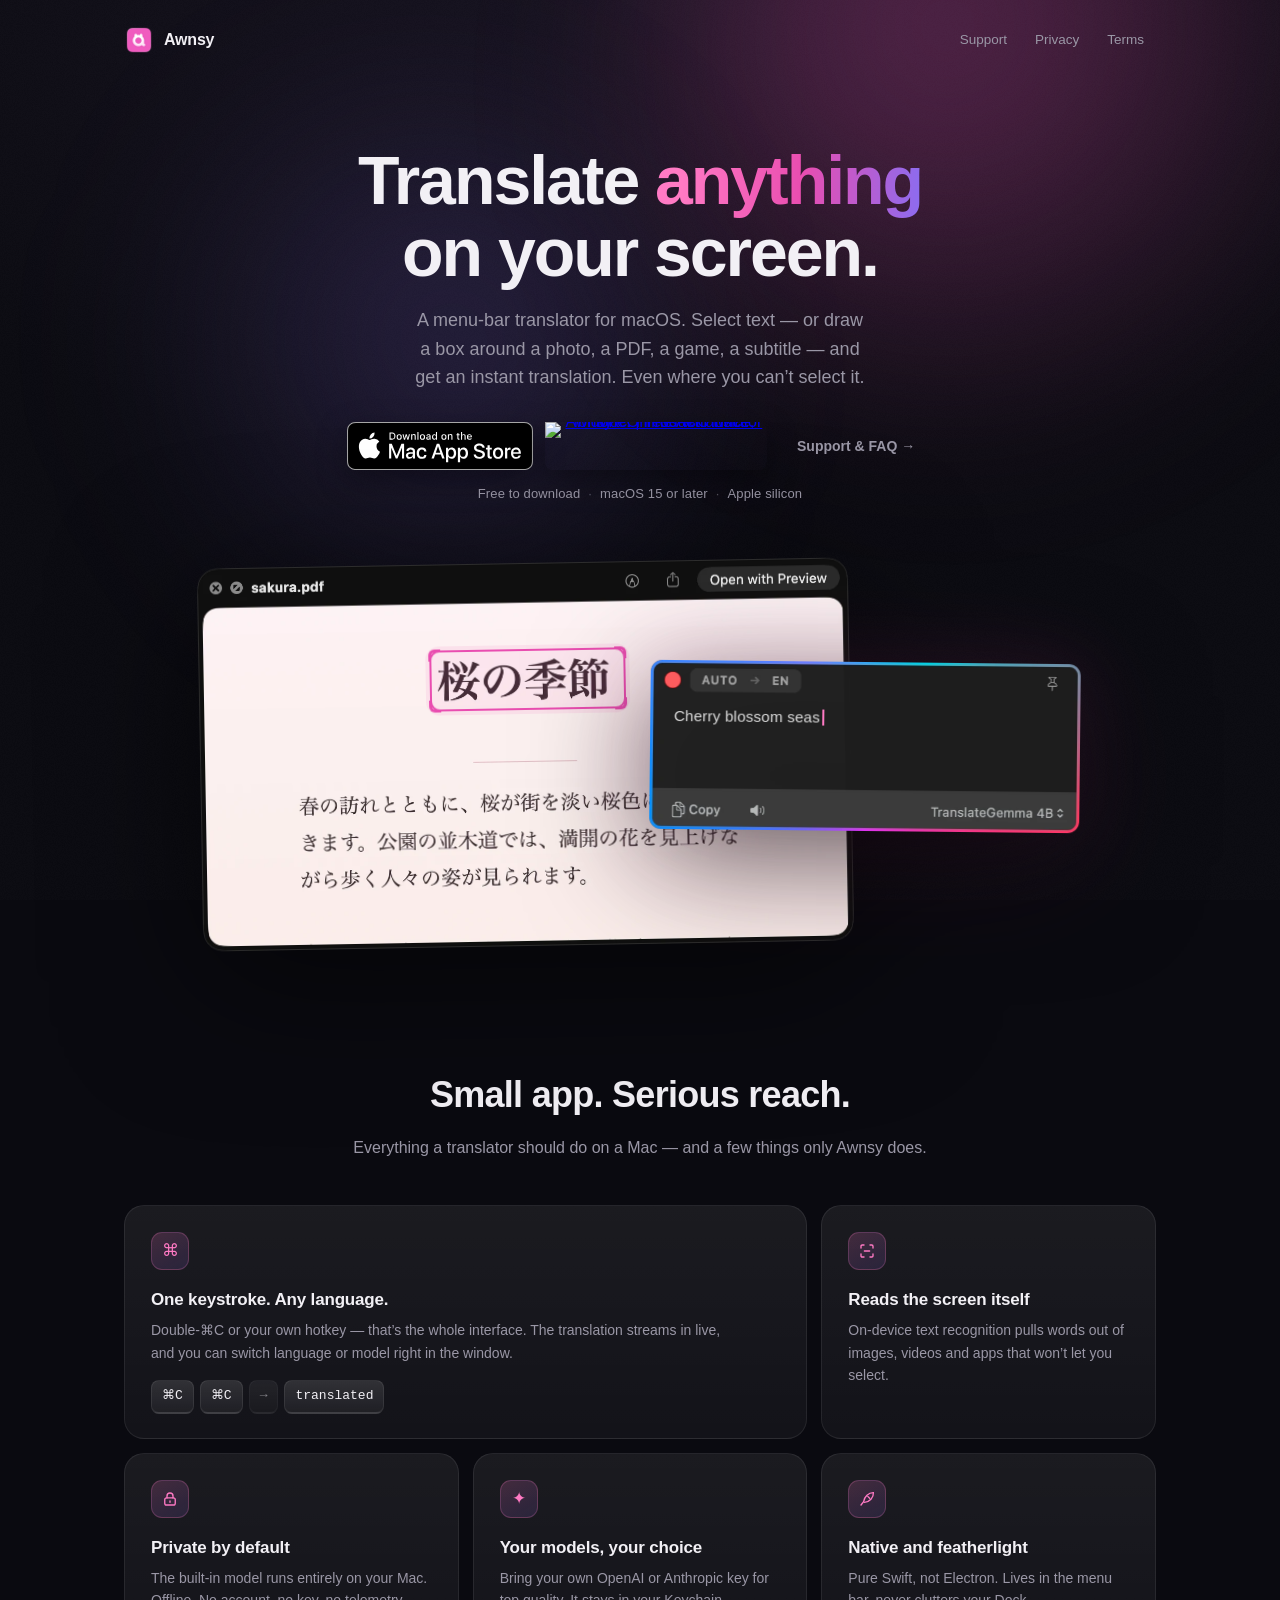
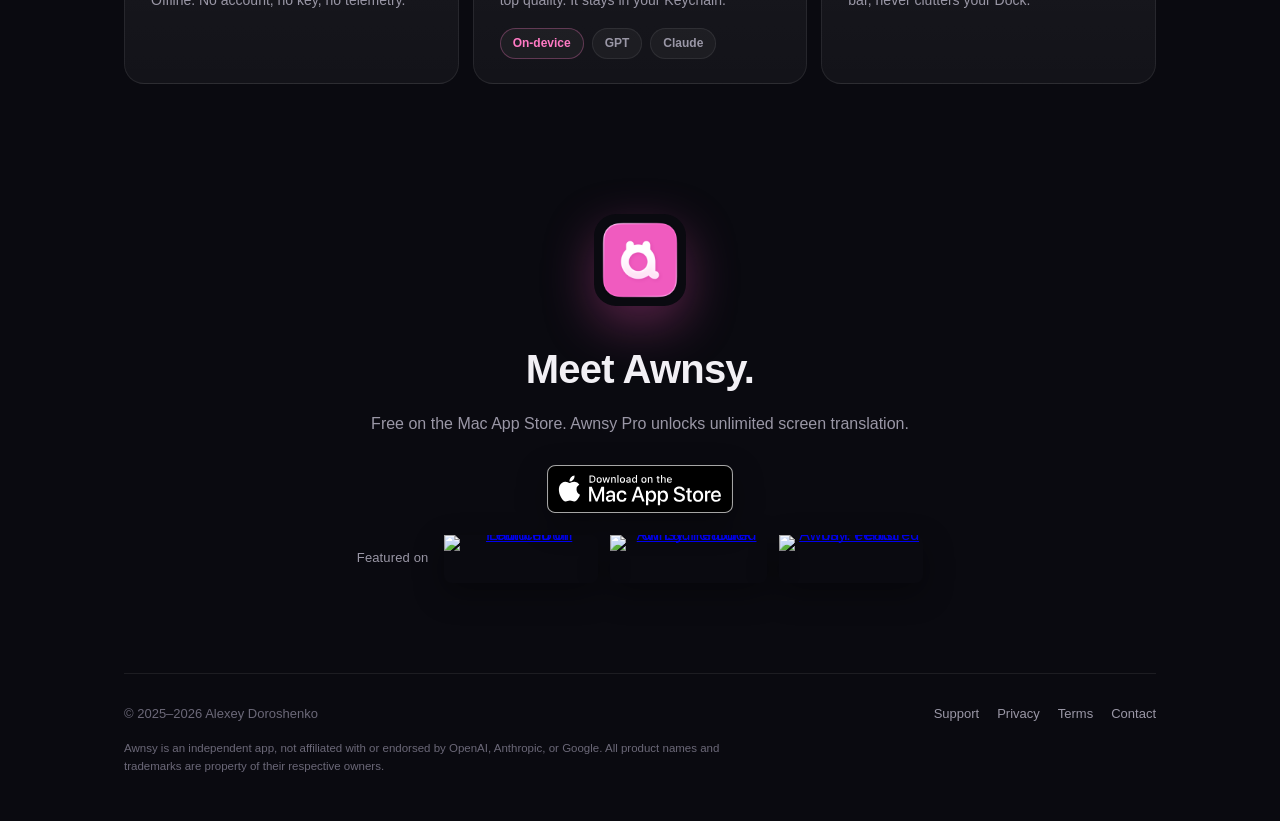
==== commit a3bf9df5: "feat: add the Peerlist badge to the closing section Alongside LaunchBuff and LaunchBuck, now that th" ====
--- a/index.html
+++ b/index.html
@@ -299,6 +299,7 @@
         <span class="label">Featured on</span>
         <a class="featured-badge" href="https://launchbuff.com/products/awnsy-9d69ex" target="_blank" rel="noopener noreferrer" title="Featured on LaunchBuff"><img src="https://launchbuff.com/badge-featured-dark.svg" alt="Featured on LaunchBuff" width="256" height="80"></a>
         <a class="featured-badge" href="https://launchbuck.com/p/awnsy" target="_blank" rel="noopener noreferrer" title="Featured on LaunchBuck"><img src="https://launchbuck.com/badges/card-dark.png" alt="Awnsy: Featured on LaunchBuck" width="190" height="58"></a>
+        <a class="featured-badge" href="https://peerlist.io/aidsoid/project/awnsy" target="_blank" rel="noopener noreferrer" title="Featured on Peerlist"><img src="https://peerlist.io/api/v1/projects/embed/PRJHLKL7K877OGBKOFLJRJGRAQE78E?showUpvote=false&theme=dark" alt="Awnsy: Featured on Peerlist" width="216" height="72"></a>
       </div>
     </section>
     </main>
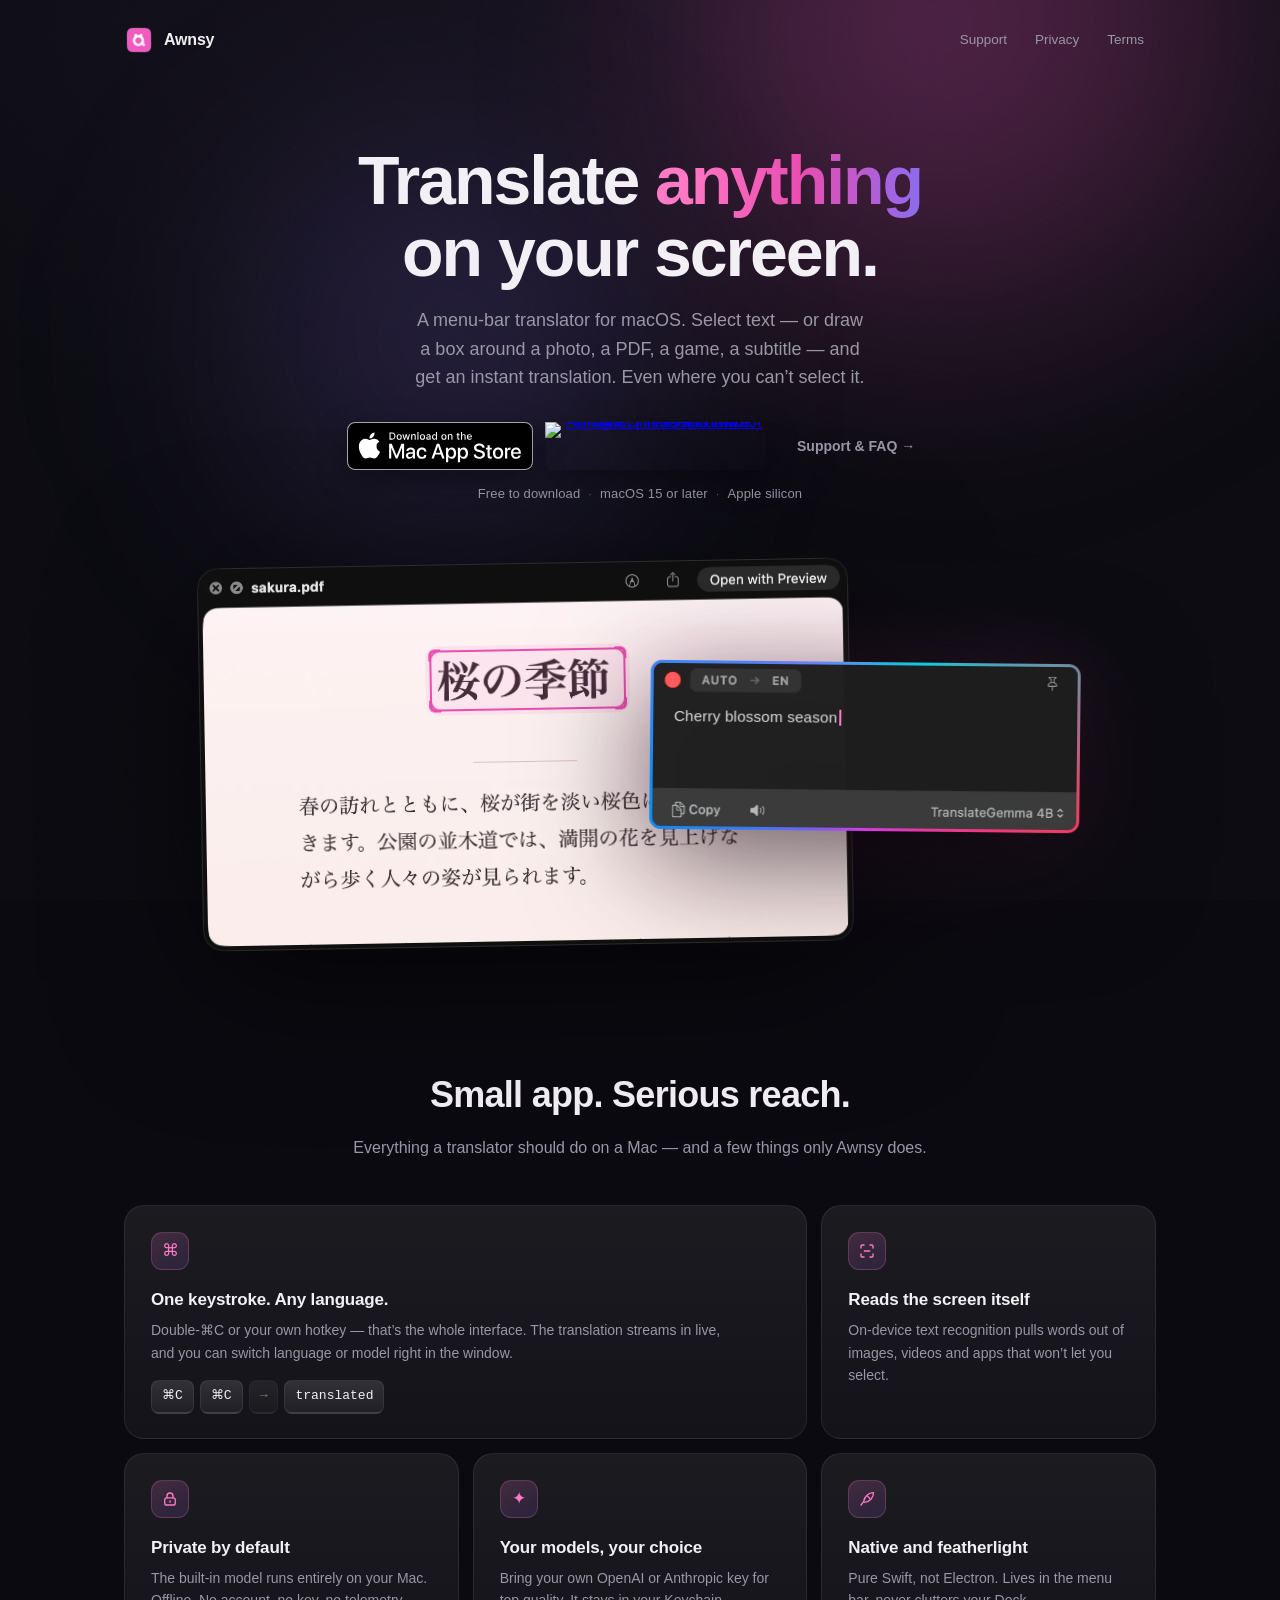
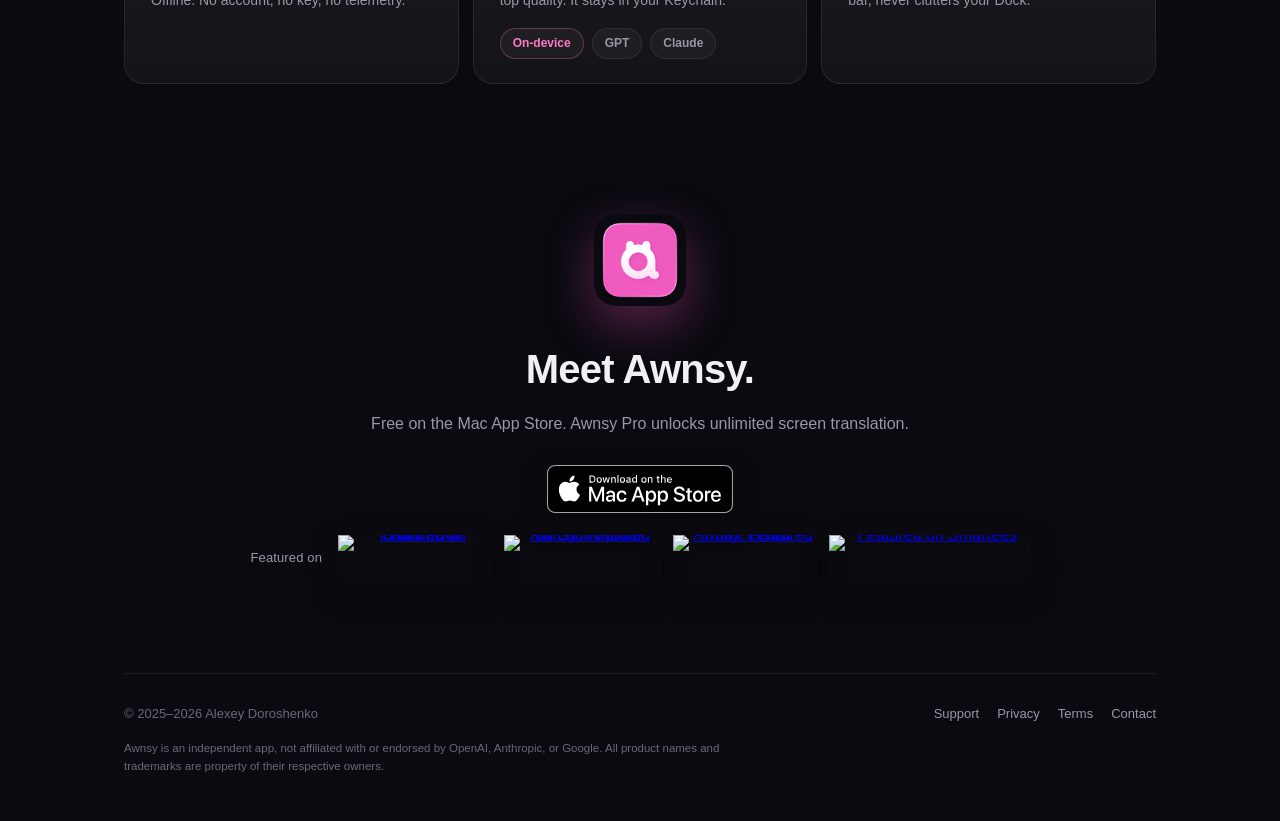
==== commit 7d2852fe: "feat: add the Smartees badge to the closing section" ====
--- a/index.html
+++ b/index.html
@@ -59,7 +59,7 @@
   }
   .mas-badge img { width: 186px; height: auto; display: block; }
   .mas-badge:hover { transform: translateY(-1px); box-shadow: 0 14px 36px rgba(233,77,176,.25); }
-  /* "Featured on" badges from launch sites (Product Hunt, LaunchBuff), sized to the App Store
+  /* "Featured on" badges from launch sites (Product Hunt, LaunchBuff, Smartees…), sized to the App Store
      badge's height so they read as one row with it; same lift on hover. */
   .featured-badge {
     display: inline-block; line-height: 0; border-radius: 8px;
@@ -300,6 +300,7 @@
         <a class="featured-badge" href="https://launchbuff.com/products/awnsy-9d69ex" target="_blank" rel="noopener noreferrer" title="Featured on LaunchBuff"><img src="https://launchbuff.com/badge-featured-dark.svg" alt="Featured on LaunchBuff" width="256" height="80"></a>
         <a class="featured-badge" href="https://launchbuck.com/p/awnsy" target="_blank" rel="noopener noreferrer" title="Featured on LaunchBuck"><img src="https://launchbuck.com/badges/card-dark.png" alt="Awnsy: Featured on LaunchBuck" width="190" height="58"></a>
         <a class="featured-badge" href="https://peerlist.io/aidsoid/project/awnsy" target="_blank" rel="noopener noreferrer" title="Featured on Peerlist"><img src="https://peerlist.io/api/v1/projects/embed/PRJHLKL7K877OGBKOFLJRJGRAQE78E?showUpvote=false&theme=dark" alt="Awnsy: Featured on Peerlist" width="216" height="72"></a>
+        <a class="featured-badge" href="https://smartees.tech/t/awnsy" target="_blank" rel="noopener" title="Featured on Smartees"><img src="https://smartees.tech/badge/smartees-listed-dark.svg" alt="Featured on Smartees" width="184" height="44" loading="lazy"></a>
       </div>
     </section>
     </main>
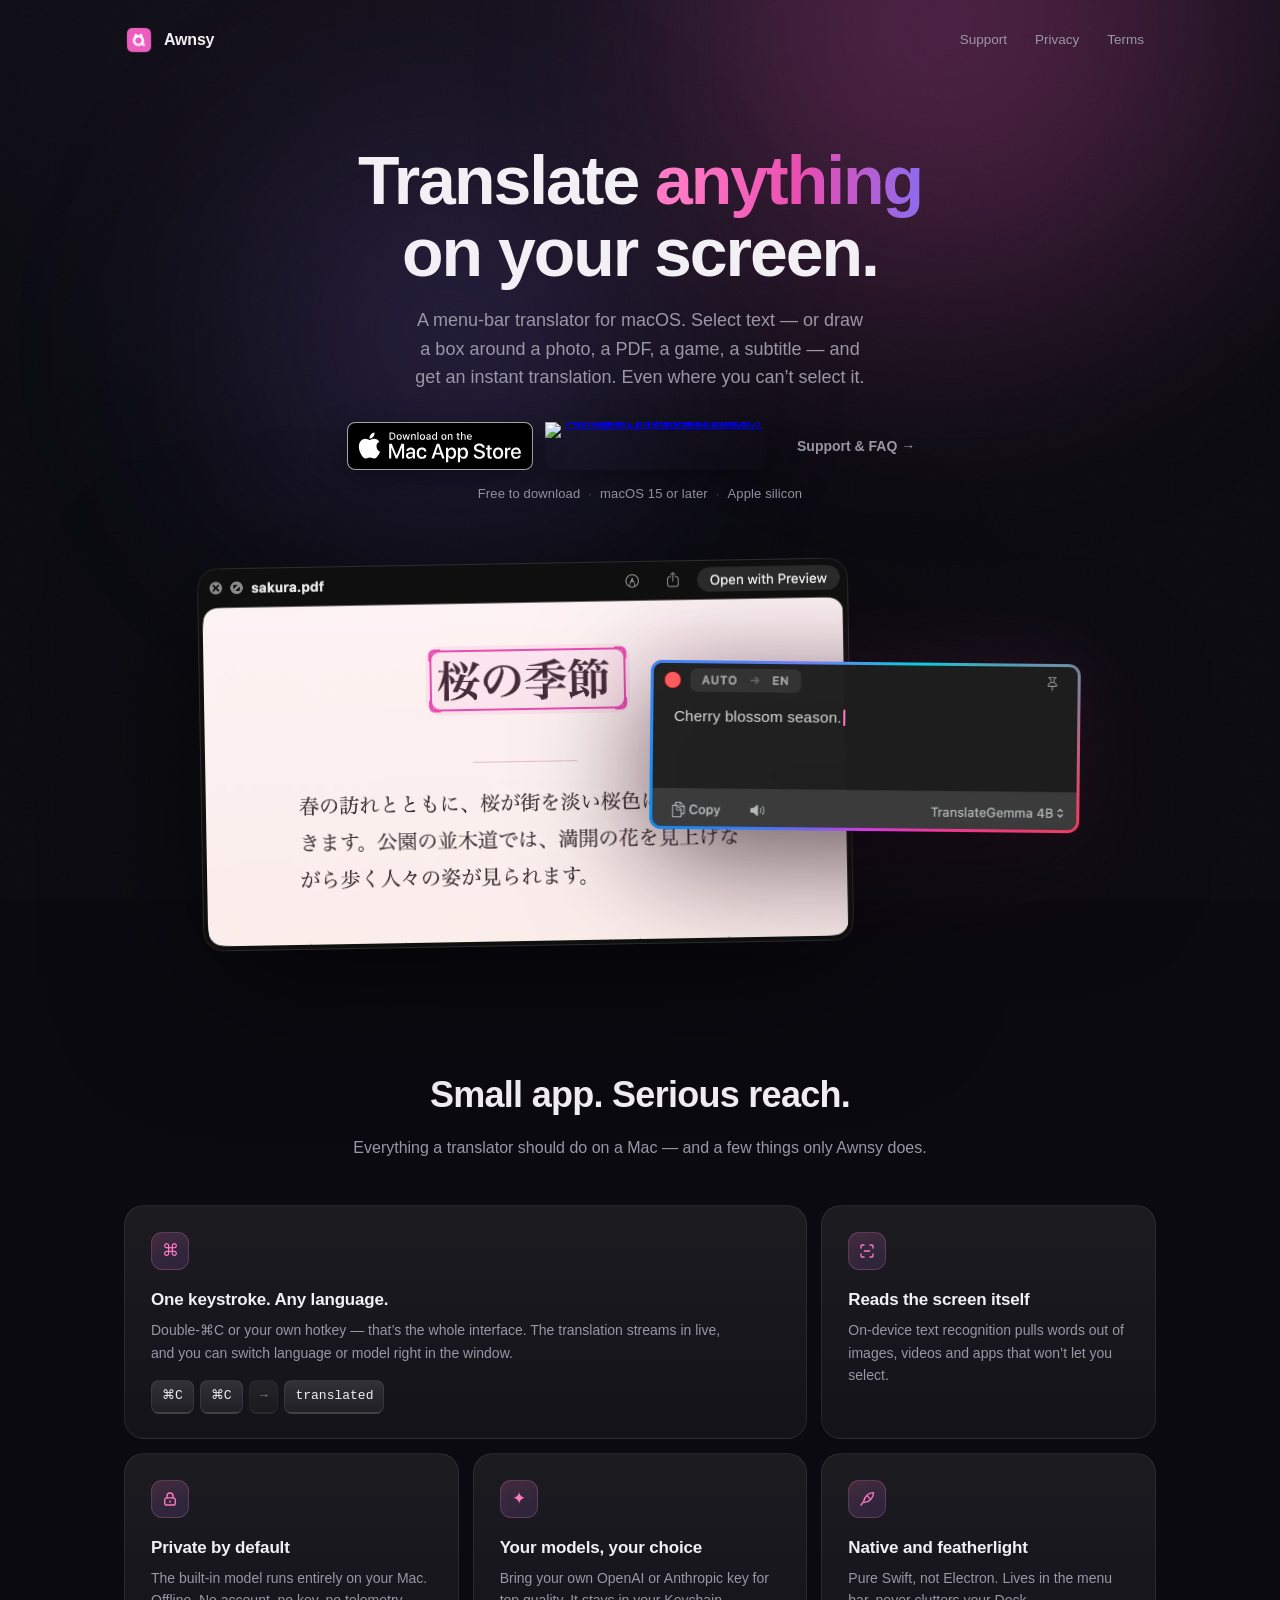
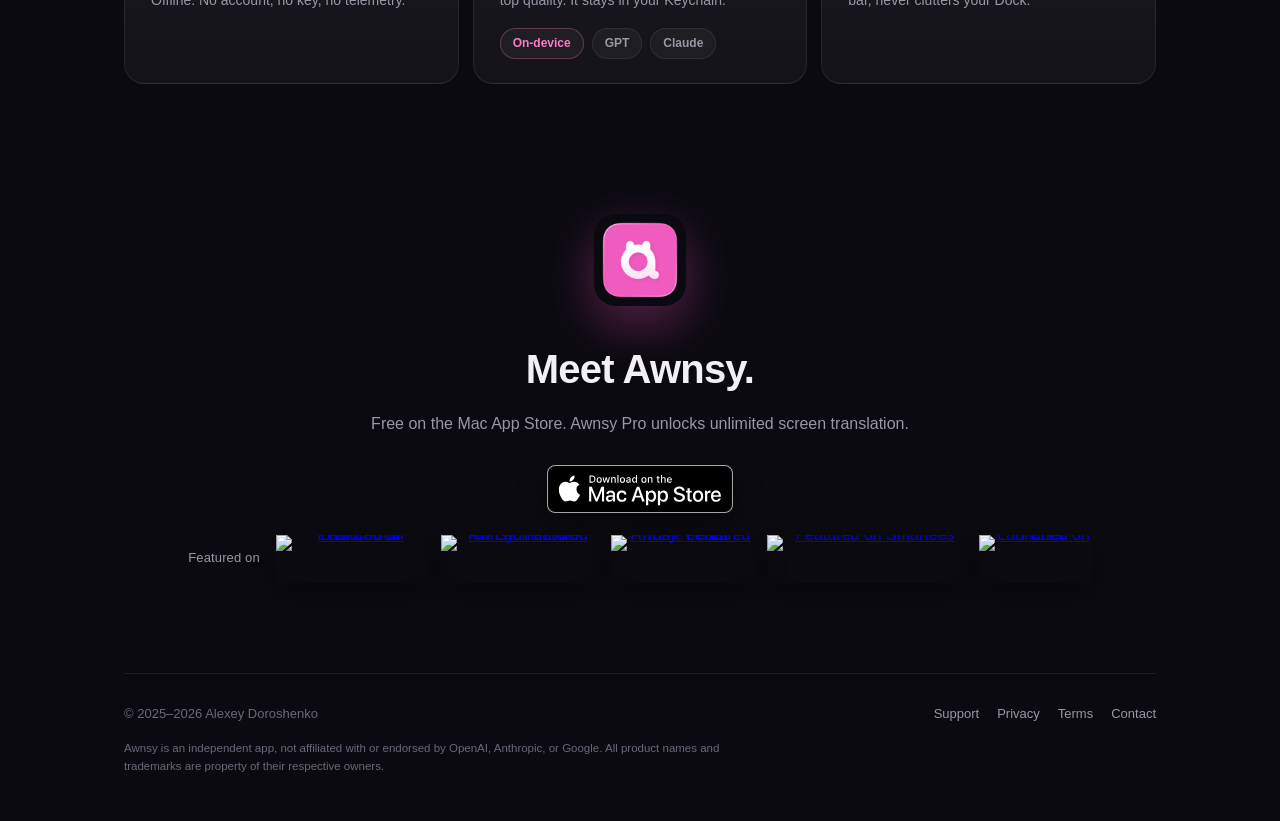
==== commit 261db0b3: "feat(site): add Fazier launch badge to the featured row" ====
--- a/index.html
+++ b/index.html
@@ -301,6 +301,7 @@
         <a class="featured-badge" href="https://launchbuck.com/p/awnsy" target="_blank" rel="noopener noreferrer" title="Featured on LaunchBuck"><img src="https://launchbuck.com/badges/card-dark.png" alt="Awnsy: Featured on LaunchBuck" width="190" height="58"></a>
         <a class="featured-badge" href="https://peerlist.io/aidsoid/project/awnsy" target="_blank" rel="noopener noreferrer" title="Featured on Peerlist"><img src="https://peerlist.io/api/v1/projects/embed/PRJHLKL7K877OGBKOFLJRJGRAQE78E?showUpvote=false&theme=dark" alt="Awnsy: Featured on Peerlist" width="216" height="72"></a>
         <a class="featured-badge" href="https://smartees.tech/t/awnsy" target="_blank" rel="noopener" title="Featured on Smartees"><img src="https://smartees.tech/badge/smartees-listed-dark.svg" alt="Featured on Smartees" width="184" height="44" loading="lazy"></a>
+        <a class="featured-badge" href="https://fazier.com/launches/awnsy.com" target="_blank" rel="noopener noreferrer" title="Launched on Fazier"><img src="https://fazier.com/api/v1/public/badges/launch_badges.svg?badge_type=launched&amp;theme=dark" alt="Launched on Fazier" width="103" height="44" loading="lazy"></a>
       </div>
     </section>
     </main>
